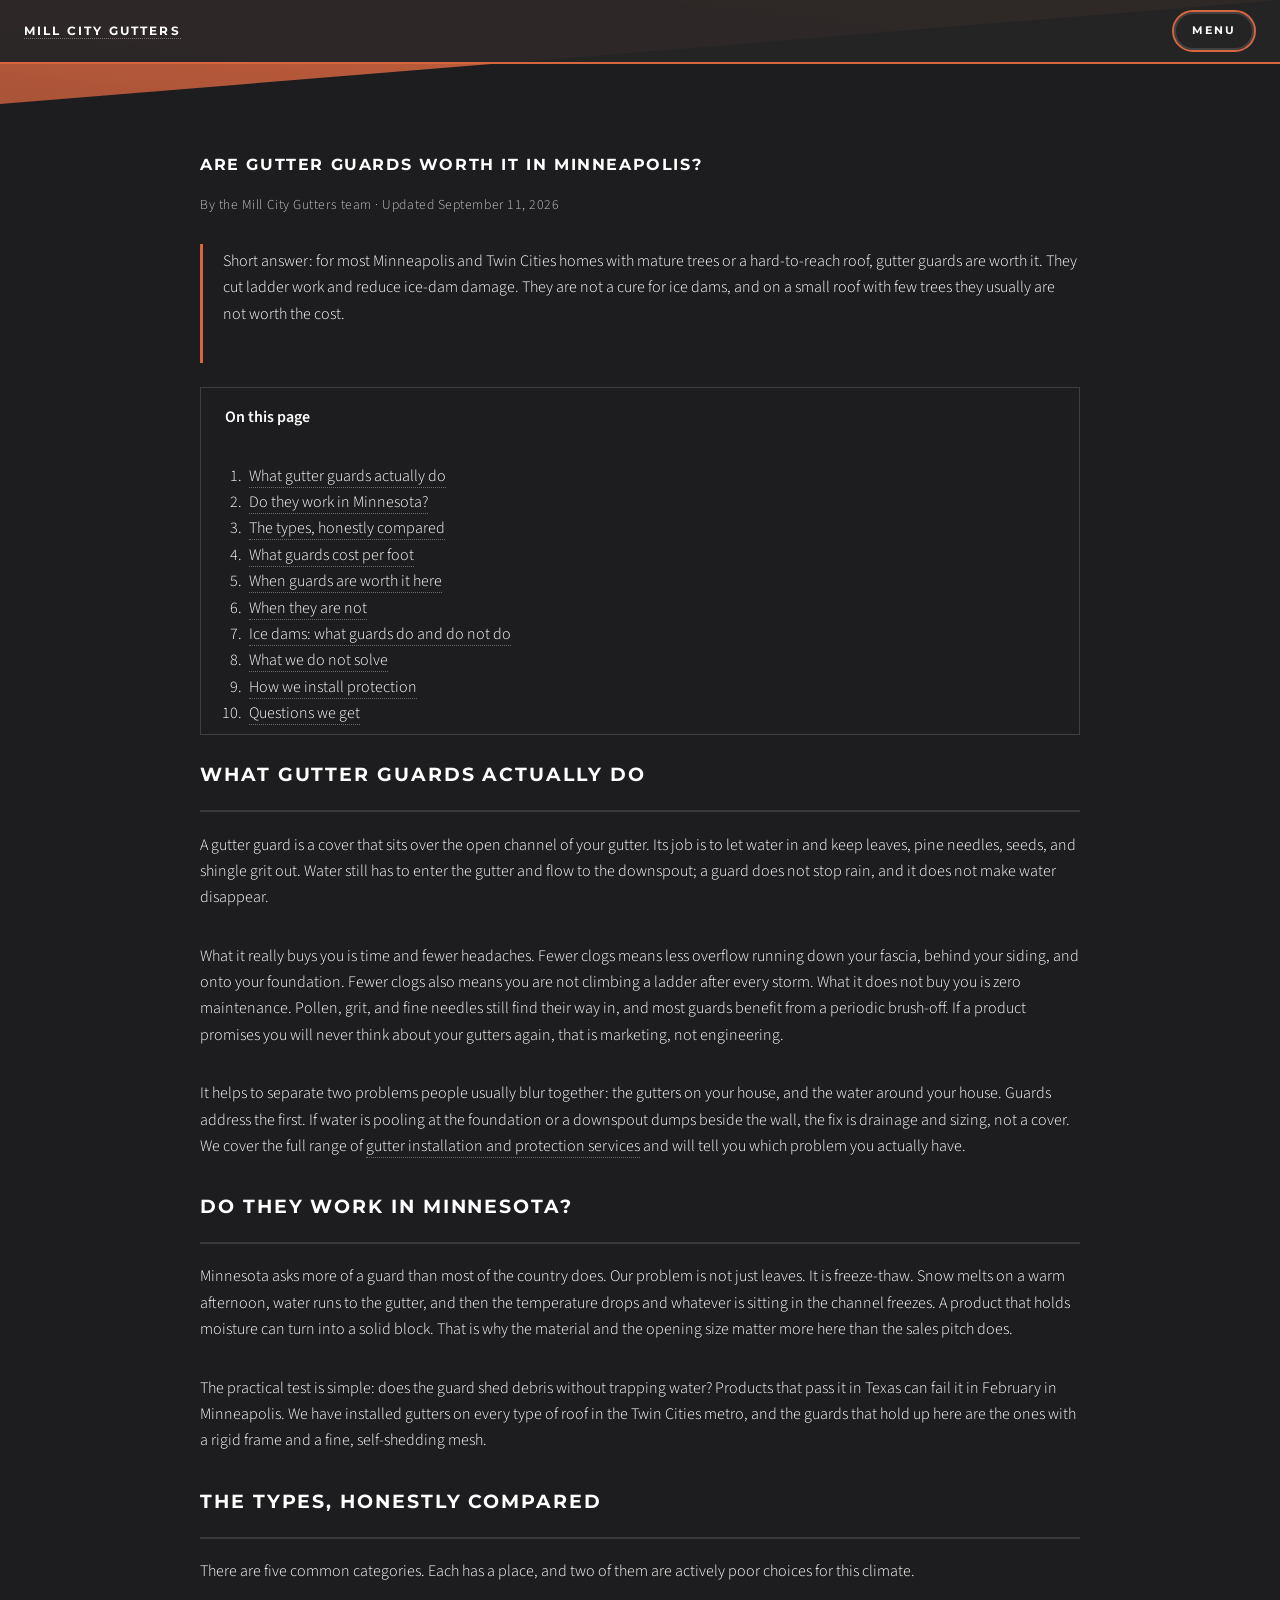
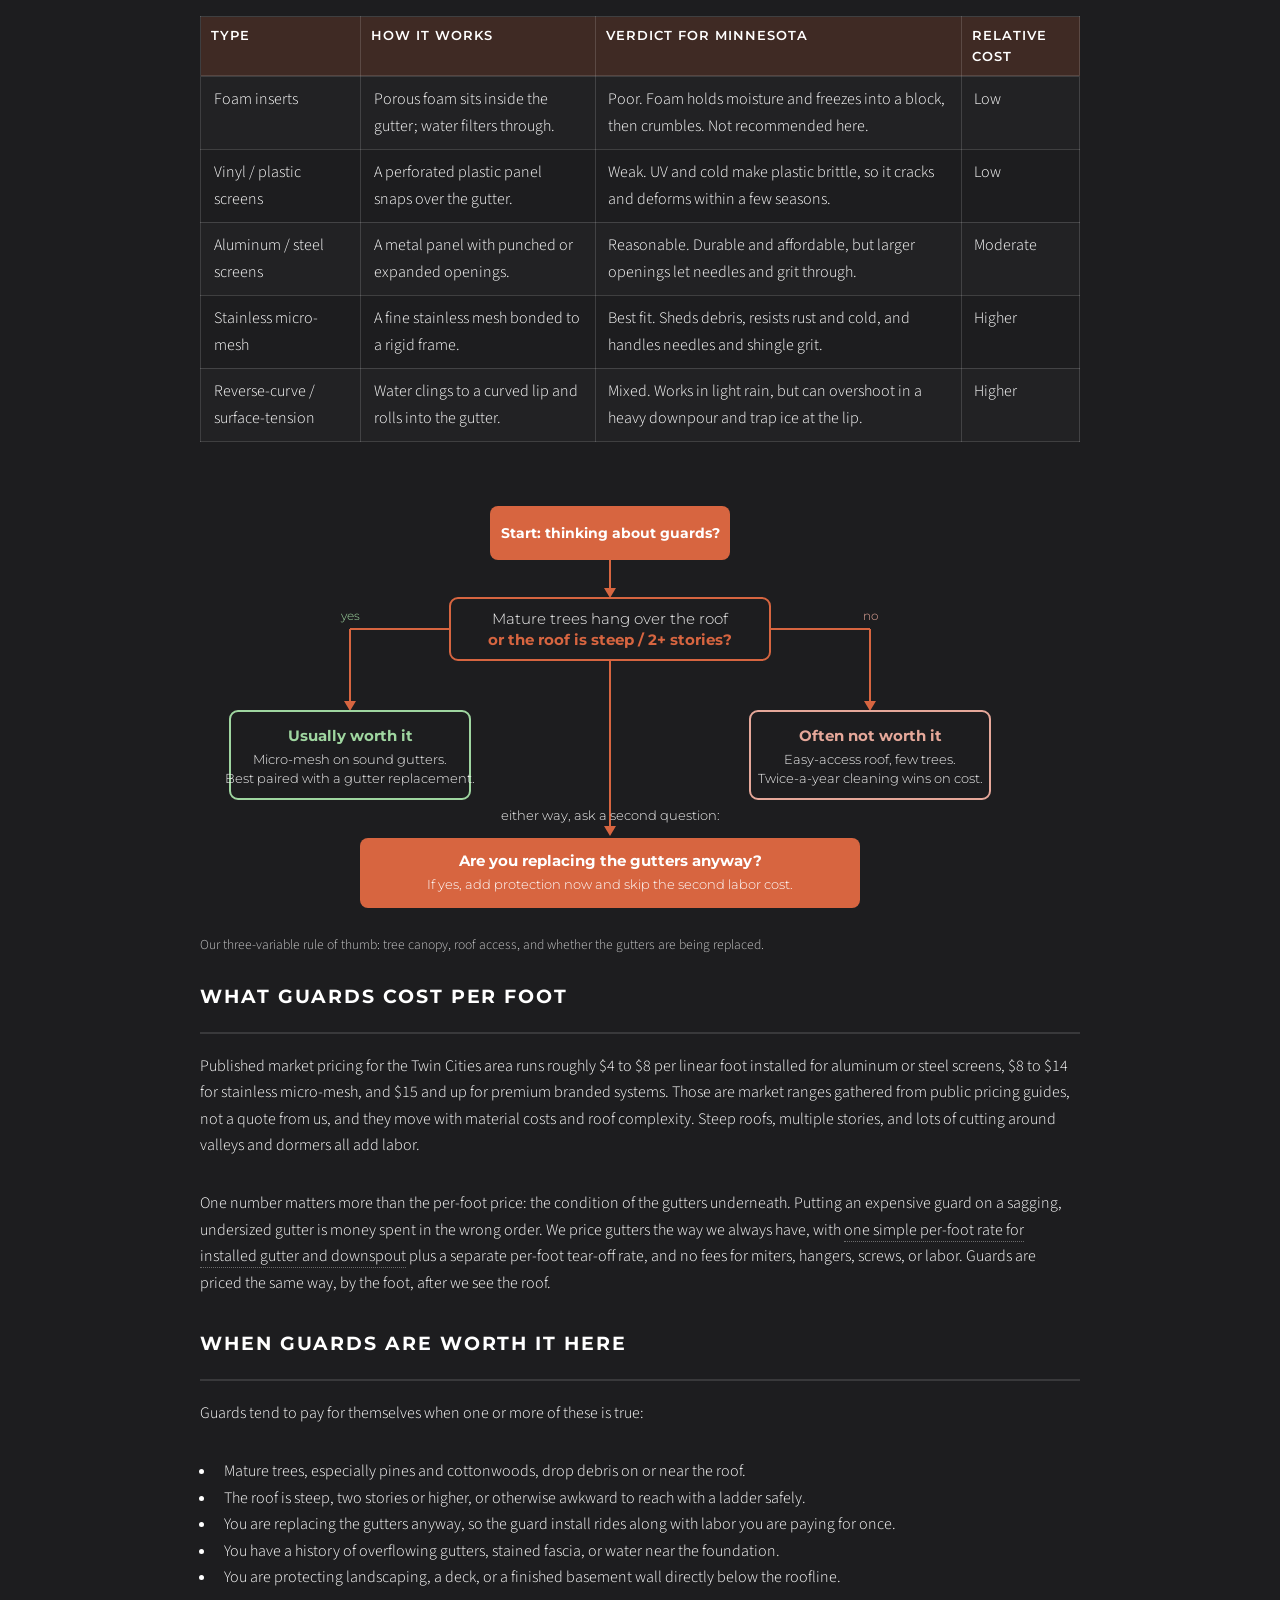
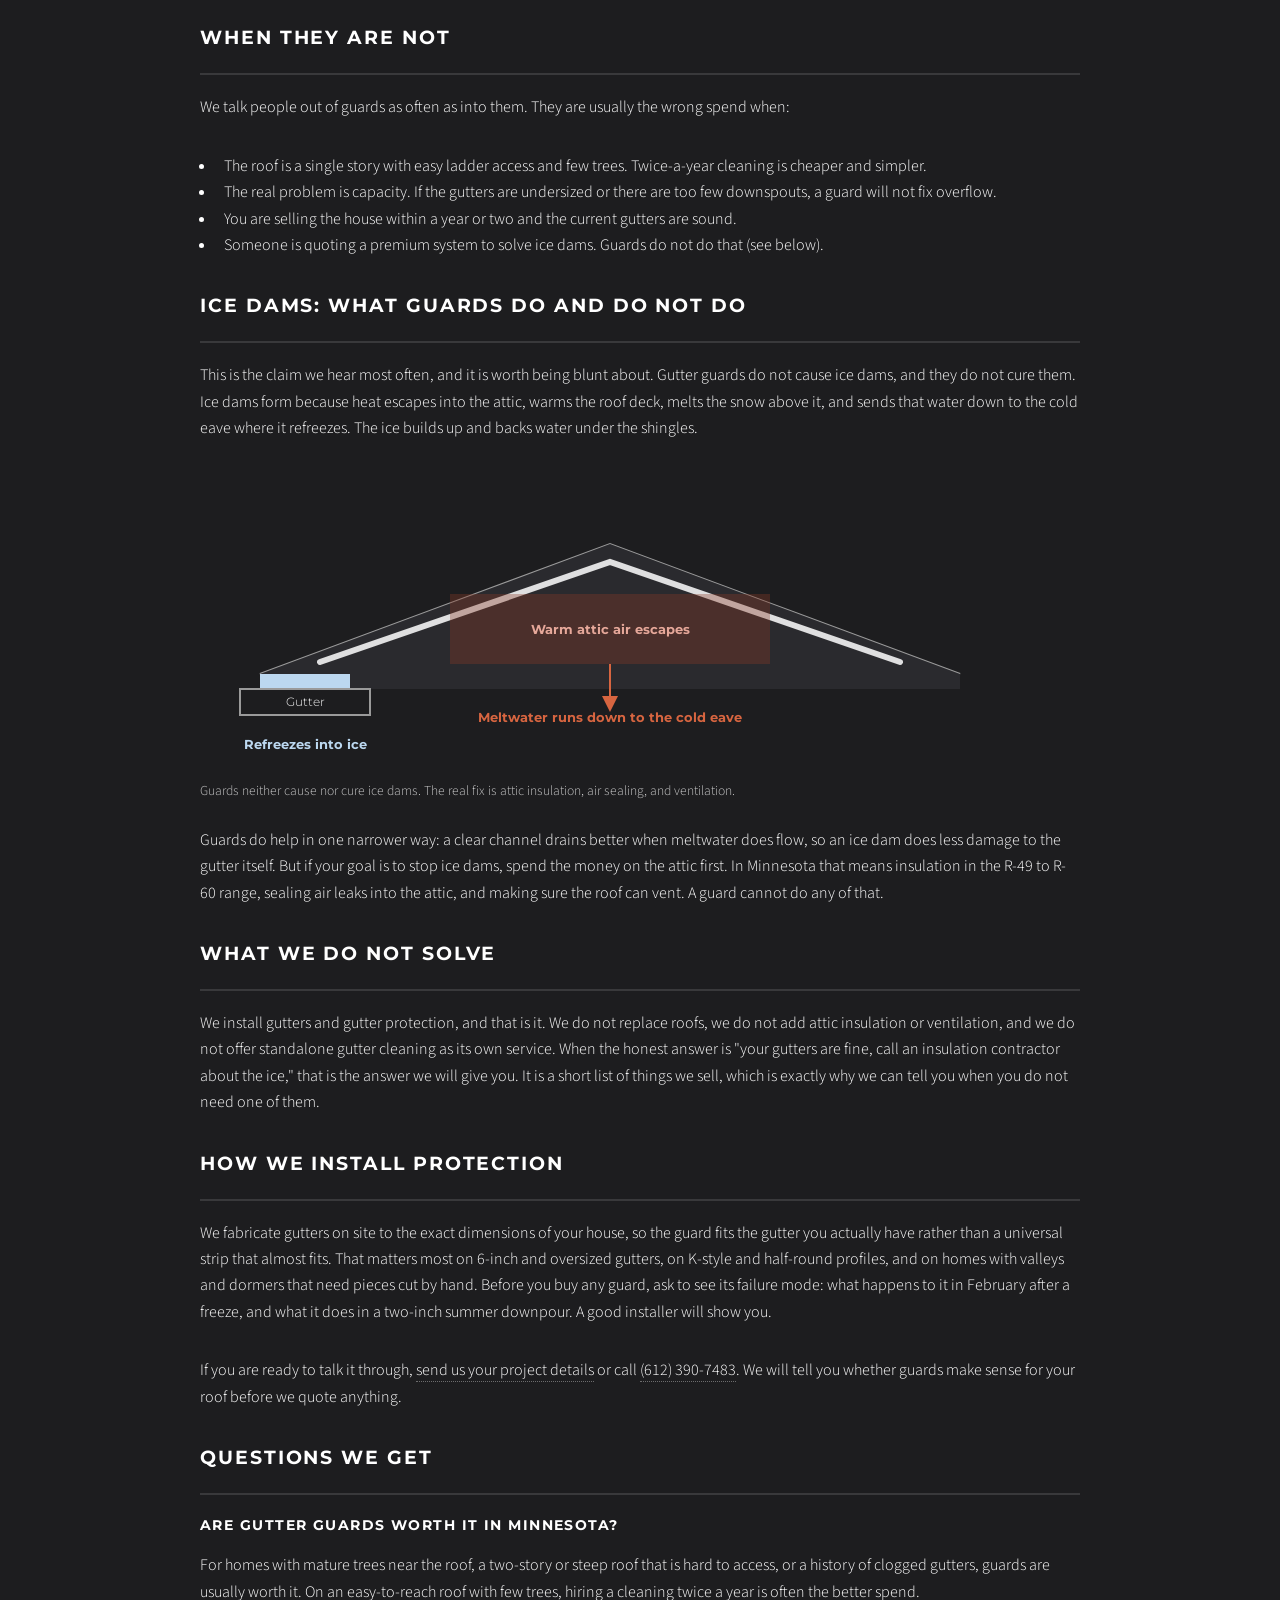
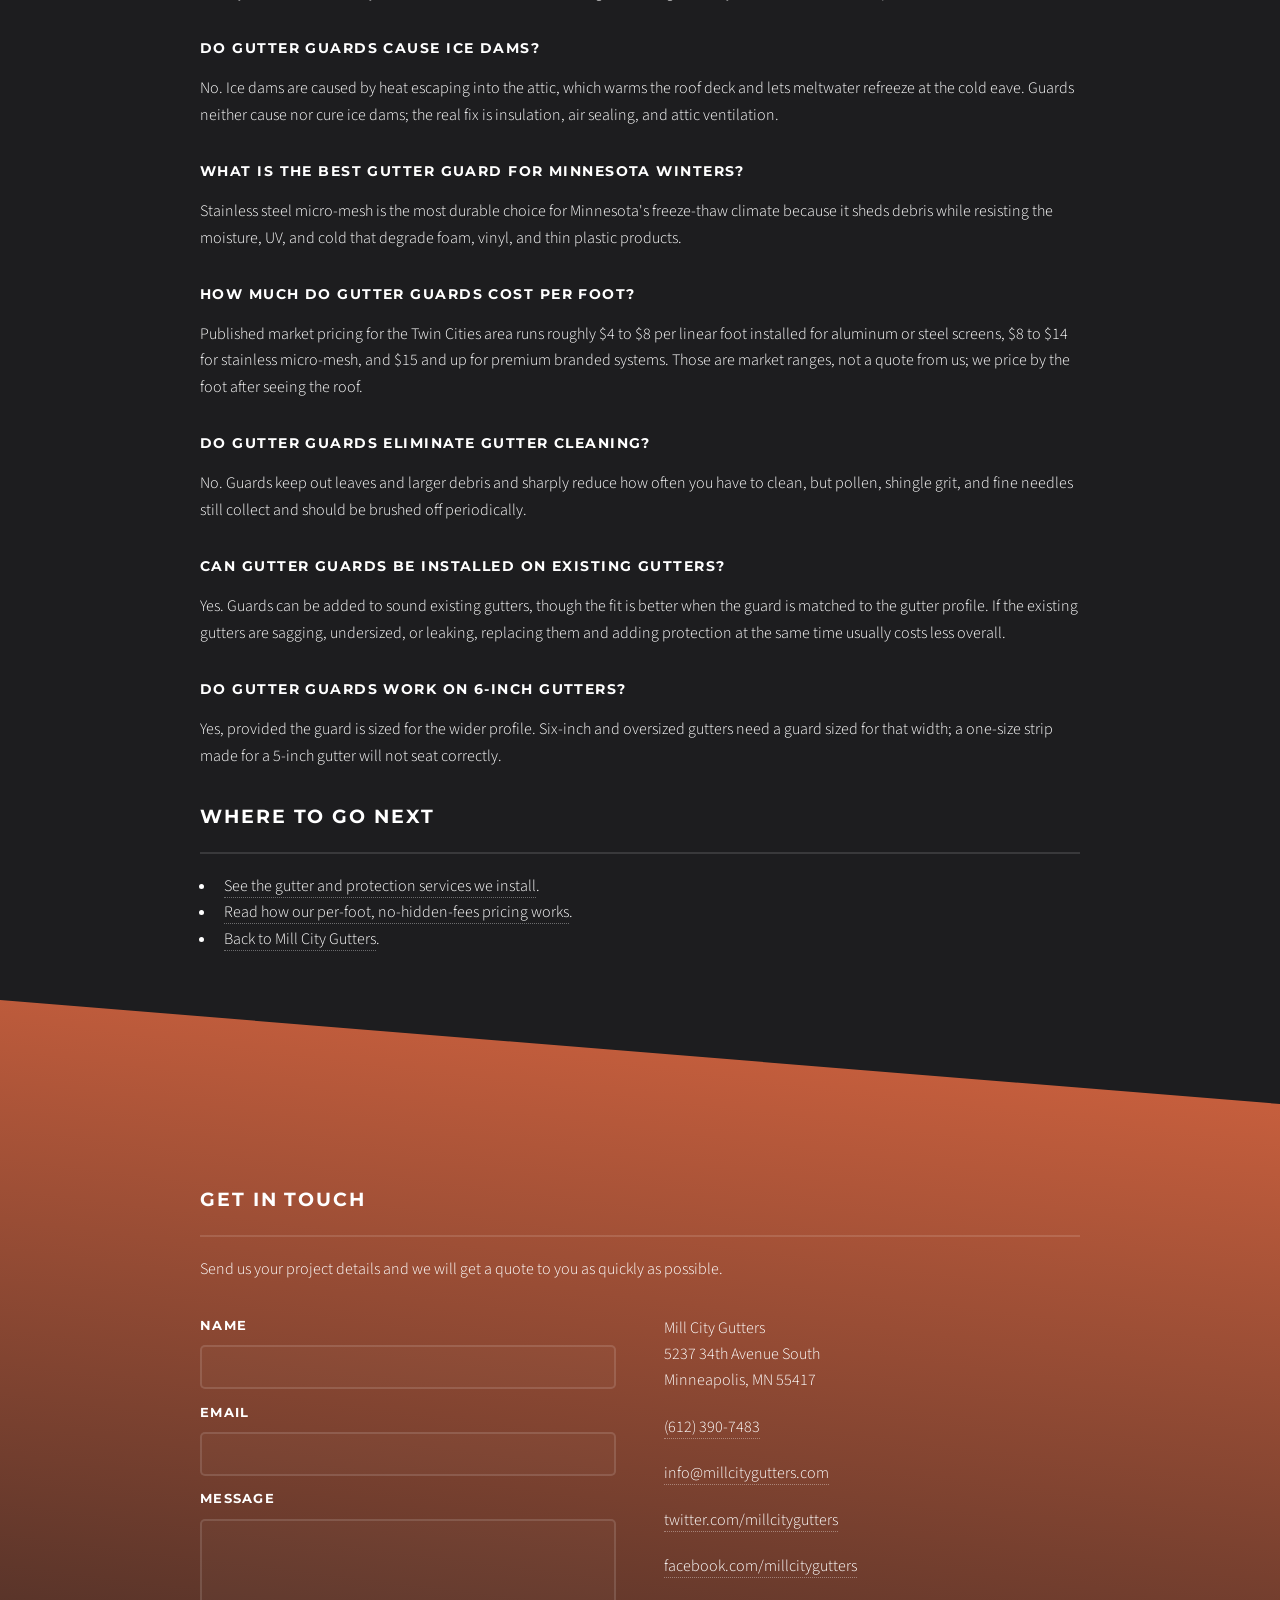
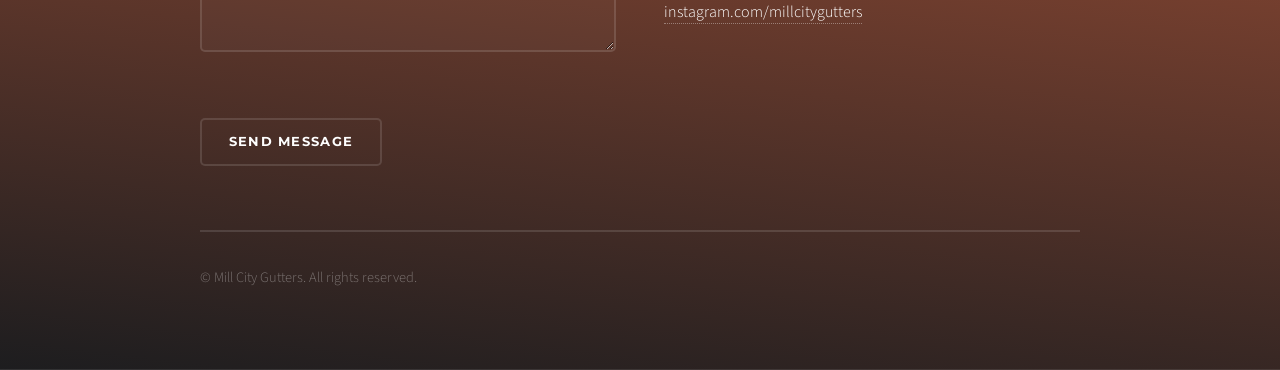
==== gutter-guards.html @ 98e6ddb1 "seo: add gutter guards decision guide, site foundation, and SEO skill First SEO run on the repo. Add" ====
<!DOCTYPE html>
<html lang="en">
  <head>
    <title>Are Gutter Guards Worth It in Minneapolis? | 2026 Guide</title>
    <meta charset="utf-8" />
    <meta name="viewport" content="width=device-width, initial-scale=1" />
    <meta name="robots" content="index,follow,max-image-preview:large" />
    <meta name="theme-color" content="#1d1d1f" />
    <meta name="google-site-verification" content="fxA0K9OPWytKDBMOpqpa9y5puFP5q3r0c87Qnss6yac" />
    <meta
      name="description"
      content="An honest look at gutter guards for Twin Cities homes: which types survive Minnesota winters, what they cost per foot, and when they're worth it."
    />
    <link rel="canonical" href="https://millcitygutters.com/gutter-guards" />

    <meta property="og:locale" content="en_US" />
    <meta property="og:type" content="article" />
    <meta property="og:site_name" content="Mill City Gutters" />
    <meta property="og:title" content="Are Gutter Guards Worth It in Minneapolis?" />
    <meta
      property="og:description"
      content="Which gutter guards survive Minnesota winters, what they cost per foot, and when they're worth it."
    />
    <meta property="og:url" content="https://millcitygutters.com/gutter-guards" />
    <meta property="og:image" content="https://millcitygutters.com/img/logo@2x.png" />

    <meta name="twitter:card" content="summary_large_image" />
    <meta name="twitter:title" content="Are Gutter Guards Worth It in Minneapolis?" />
    <meta
      name="twitter:description"
      content="Which gutter guards survive Minnesota winters, what they cost per foot, and when they're worth it."
    />
    <meta name="twitter:image" content="https://millcitygutters.com/img/logo@2x.png" />

    <link rel="stylesheet" href="/css/main.css" />
    <link rel="stylesheet" href="/css/overrides.css" />
    <style>
      #header .site-title {
        margin: 0;
        font-family: Montserrat, Helvetica, sans-serif;
        font-size: 0.75em;
        font-weight: 700;
        letter-spacing: 0.18em;
        text-transform: uppercase;
      }
      .article-meta {
        font-size: 0.85em;
        letter-spacing: 0.04em;
        opacity: 0.75;
      }
      .answer-box {
        border-left: 3px solid #d76540;
        padding: 0.25em 0 0.25em 1.25em;
        margin: 0 0 1.5em;
      }
      .table-scroll {
        overflow-x: auto;
        margin: 1.5em 0;
      }
      .guard-table {
        width: 100%;
        border-collapse: collapse;
        min-width: 640px;
      }
      .guard-table th,
      .guard-table td {
        border: 1px solid rgba(255, 255, 255, 0.15);
        padding: 0.6em 0.8em;
        text-align: left;
        vertical-align: top;
      }
      .guard-table th {
        background: rgba(215, 101, 64, 0.18);
        font-family: Montserrat, Helvetica, sans-serif;
        font-size: 0.8em;
        letter-spacing: 0.08em;
        text-transform: uppercase;
      }
      .decision-figure {
        margin: 1.5em 0;
        max-width: 820px;
      }
      .decision-figure svg {
        width: 100%;
        height: auto;
        display: block;
      }
      .decision-figure figcaption {
        font-size: 0.85em;
        opacity: 0.75;
        margin-top: 0.5em;
      }
      .toc {
        border: 1px solid rgba(255, 255, 255, 0.15);
        padding: 1em 1.5em 0.5em;
        margin: 0 0 1.5em;
      }
      .toc ol {
        margin: 0;
      }
    </style>
    <script type="application/ld+json">
      {
        "@context": "https://schema.org",
        "@graph": [
          {
            "@type": "Article",
            "@id": "https://millcitygutters.com/gutter-guards#article",
            "headline": "Are Gutter Guards Worth It in Minneapolis?",
            "description": "An honest look at gutter guards for Twin Cities homes: which types survive Minnesota winters, what they cost per foot, and when they're worth it.",
            "datePublished": "2026-09-11",
            "dateModified": "2026-09-11",
            "mainEntityOfPage": "https://millcitygutters.com/gutter-guards",
            "image": "https://millcitygutters.com/img/logo@2x.png",
            "author": {
              "@type": "Organization",
              "name": "Mill City Gutters",
              "url": "https://millcitygutters.com/"
            },
            "publisher": {
              "@type": "Organization",
              "name": "Mill City Gutters",
              "url": "https://millcitygutters.com/",
              "logo": {
                "@type": "ImageObject",
                "url": "https://millcitygutters.com/img/logo@2x.png"
              }
            }
          },
          {
            "@type": "BreadcrumbList",
            "itemListElement": [
              {
                "@type": "ListItem",
                "position": 1,
                "name": "Home",
                "item": "https://millcitygutters.com/"
              },
              {
                "@type": "ListItem",
                "position": 2,
                "name": "Gutter Guards",
                "item": "https://millcitygutters.com/gutter-guards"
              }
            ]
          },
          {
            "@type": "FAQPage",
            "mainEntity": [
              {
                "@type": "Question",
                "name": "Are gutter guards worth it in Minnesota?",
                "acceptedAnswer": {
                  "@type": "Answer",
                  "text": "For homes with mature trees near the roof, a two-story or steep roof that is hard to access, or a history of clogged gutters, guards are usually worth it. On an easy-to-reach roof with few trees, hiring a cleaning twice a year is often the better spend."
                }
              },
              {
                "@type": "Question",
                "name": "Do gutter guards cause ice dams?",
                "acceptedAnswer": {
                  "@type": "Answer",
                  "text": "No. Ice dams are caused by heat escaping into the attic, which warms the roof deck and lets meltwater refreeze at the cold eave. Guards neither cause nor cure ice dams; the real fix is insulation, air sealing, and attic ventilation."
                }
              },
              {
                "@type": "Question",
                "name": "What is the best gutter guard for Minnesota winters?",
                "acceptedAnswer": {
                  "@type": "Answer",
                  "text": "Stainless steel micro-mesh is the most durable choice for Minnesota's freeze-thaw climate because it sheds debris while resisting the moisture, UV, and cold that degrade foam, vinyl, and thin plastic products."
                }
              },
              {
                "@type": "Question",
                "name": "How much do gutter guards cost per foot?",
                "acceptedAnswer": {
                  "@type": "Answer",
                  "text": "Published market pricing for the Twin Cities area runs roughly $4 to $8 per linear foot installed for aluminum or steel screens, $8 to $14 for stainless micro-mesh, and $15 and up for premium branded systems. Those are market ranges, not a quote from us; we price by the foot after seeing the roof."
                }
              },
              {
                "@type": "Question",
                "name": "Do gutter guards eliminate gutter cleaning?",
                "acceptedAnswer": {
                  "@type": "Answer",
                  "text": "No. Guards keep out leaves and larger debris and sharply reduce how often you have to clean, but pollen, shingle grit, and fine needles still collect and should be brushed off periodically."
                }
              },
              {
                "@type": "Question",
                "name": "Can gutter guards be installed on existing gutters?",
                "acceptedAnswer": {
                  "@type": "Answer",
                  "text": "Yes. Guards can be added to sound existing gutters, though the fit is better when the guard is matched to the gutter profile. If the existing gutters are sagging, undersized, or leaking, replacing them and adding protection at the same time usually costs less overall."
                }
              },
              {
                "@type": "Question",
                "name": "Do gutter guards work on 6-inch gutters?",
                "acceptedAnswer": {
                  "@type": "Answer",
                  "text": "Yes, provided the guard is sized for the wider profile. Six-inch and oversized gutters need a guard sized for that width; a one-size strip made for a 5-inch gutter will not seat correctly."
                }
              }
            ]
          }
        ]
      }
    </script>
  </head>
  <body>
    <div id="page-wrapper">
      <header id="header">
        <p class="site-title"><a href="/">Mill City Gutters</a></p>
        <button id="menu-toggle" aria-expanded="false" aria-controls="menu" type="button">Menu</button>
      </header>

      <nav id="menu" aria-hidden="true">
        <div class="inner">
          <h2>Menu</h2>
          <ul class="links">
            <li><a href="/#about">About Us</a></li>
            <li><a href="/#services">Services</a></li>
            <li><a href="/#footer">Contact</a></li>
          </ul>
          <button id="menu-close" class="close" type="button">Close</button>
        </div>
      </nav>

      <section id="main" class="wrapper">
        <div class="inner">
          <h1>Are Gutter Guards Worth It in Minneapolis?</h1>
          <p class="article-meta">By the Mill City Gutters team &middot; Updated September 11, 2026</p>

          <div class="answer-box">
            <p>
              Short answer: for most Minneapolis and Twin Cities homes with mature trees or a hard-to-reach roof,
              gutter guards are worth it. They cut ladder work and reduce ice-dam damage. They are not a cure for ice
              dams, and on a small roof with few trees they usually are not worth the cost.
            </p>
          </div>

          <nav class="toc" aria-label="On this page">
            <p><strong>On this page</strong></p>
            <ol>
              <li><a href="#what-guards-do">What gutter guards actually do</a></li>
              <li><a href="#minnesota">Do they work in Minnesota?</a></li>
              <li><a href="#types">The types, honestly compared</a></li>
              <li><a href="#cost">What guards cost per foot</a></li>
              <li><a href="#worth-it">When guards are worth it here</a></li>
              <li><a href="#not-worth-it">When they are not</a></li>
              <li><a href="#ice-dams">Ice dams: what guards do and do not do</a></li>
              <li><a href="#not-solve">What we do not solve</a></li>
              <li><a href="#install">How we install protection</a></li>
              <li><a href="#faq">Questions we get</a></li>
            </ol>
          </nav>

          <h2 id="what-guards-do" class="major">What gutter guards actually do</h2>
          <p>
            A gutter guard is a cover that sits over the open channel of your gutter. Its job is to let water in and
            keep leaves, pine needles, seeds, and shingle grit out. Water still has to enter the gutter and flow to the
            downspout; a guard does not stop rain, and it does not make water disappear.
          </p>
          <p>
            What it really buys you is time and fewer headaches. Fewer clogs means less overflow running down your
            fascia, behind your siding, and onto your foundation. Fewer clogs also means you are not climbing a ladder
            after every storm. What it does not buy you is zero maintenance. Pollen, grit, and fine needles still find
            their way in, and most guards benefit from a periodic brush-off. If a product promises you will never think
            about your gutters again, that is marketing, not engineering.
          </p>
          <p>
            It helps to separate two problems people usually blur together: the gutters on your house, and the water
            around your house. Guards address the first. If water is pooling at the foundation or a downspout dumps
            beside the wall, the fix is drainage and sizing, not a cover. We cover the full range of
            <a href="/#services">gutter installation and protection services</a> and will tell you which problem you
            actually have.
          </p>

          <h2 id="minnesota" class="major">Do they work in Minnesota?</h2>
          <p>
            Minnesota asks more of a guard than most of the country does. Our problem is not just leaves. It is
            freeze-thaw. Snow melts on a warm afternoon, water runs to the gutter, and then the temperature drops and
            whatever is sitting in the channel freezes. A product that holds moisture can turn into a solid block. That
            is why the material and the opening size matter more here than the sales pitch does.
          </p>
          <p>
            The practical test is simple: does the guard shed debris without trapping water? Products that pass it in
            Texas can fail it in February in Minneapolis. We have installed gutters on every type of roof in the Twin
            Cities metro, and the guards that hold up here are the ones with a rigid frame and a fine, self-shedding
            mesh.
          </p>

          <h2 id="types" class="major">The types, honestly compared</h2>
          <p>
            There are five common categories. Each has a place, and two of them are actively poor choices for this
            climate.
          </p>
          <div class="table-scroll">
            <table class="guard-table">
              <thead>
                <tr>
                  <th>Type</th>
                  <th>How it works</th>
                  <th>Verdict for Minnesota</th>
                  <th>Relative cost</th>
                </tr>
              </thead>
              <tbody>
                <tr>
                  <td>Foam inserts</td>
                  <td>Porous foam sits inside the gutter; water filters through.</td>
                  <td>Poor. Foam holds moisture and freezes into a block, then crumbles. Not recommended here.</td>
                  <td>Low</td>
                </tr>
                <tr>
                  <td>Vinyl / plastic screens</td>
                  <td>A perforated plastic panel snaps over the gutter.</td>
                  <td>Weak. UV and cold make plastic brittle, so it cracks and deforms within a few seasons.</td>
                  <td>Low</td>
                </tr>
                <tr>
                  <td>Aluminum / steel screens</td>
                  <td>A metal panel with punched or expanded openings.</td>
                  <td>Reasonable. Durable and affordable, but larger openings let needles and grit through.</td>
                  <td>Moderate</td>
                </tr>
                <tr>
                  <td>Stainless micro-mesh</td>
                  <td>A fine stainless mesh bonded to a rigid frame.</td>
                  <td>Best fit. Sheds debris, resists rust and cold, and handles needles and shingle grit.</td>
                  <td>Higher</td>
                </tr>
                <tr>
                  <td>Reverse-curve / surface-tension</td>
                  <td>Water clings to a curved lip and rolls into the gutter.</td>
                  <td>Mixed. Works in light rain, but can overshoot in a heavy downpour and trap ice at the lip.</td>
                  <td>Higher</td>
                </tr>
              </tbody>
            </table>
          </div>

          <figure class="decision-figure">
            <svg role="img" aria-labelledby="flow-title flow-desc" viewBox="0 0 820 430" xmlns="http://www.w3.org/2000/svg">
              <title id="flow-title">Decision flow for whether gutter guards are worth it in Minneapolis</title>
              <desc id="flow-desc">A three-question flow chart. If mature trees hang near the roof, or the roof is steep or two stories or higher, or the gutters are being replaced, guards are usually worth it. If none of those apply, cleaning twice a year is often the better spend.</desc>
              <rect x="0" y="0" width="820" height="430" fill="none" />
              <g font-family="Montserrat, Helvetica, sans-serif" font-size="15" fill="#f2f2f2">
                <rect x="290" y="8" width="240" height="54" rx="8" fill="#d76540" />
                <text x="410" y="40" text-anchor="middle" fill="#ffffff" font-size="14" font-weight="700">Start: thinking about guards?</text>

                <line x1="410" y1="62" x2="410" y2="92" stroke="#d76540" stroke-width="2" />
                <polygon points="410,100 404,90 416,90" fill="#d76540" />

                <rect x="250" y="100" width="320" height="62" rx="8" fill="none" stroke="#d76540" stroke-width="2" />
                <text x="410" y="126" text-anchor="middle">Mature trees hang over the roof</text>
                <text x="410" y="147" text-anchor="middle" fill="#d76540" font-weight="700">or the roof is steep / 2+ stories?</text>

                <line x1="250" y1="131" x2="150" y2="131" stroke="#d76540" stroke-width="2" />
                <line x1="150" y1="131" x2="150" y2="205" stroke="#d76540" stroke-width="2" />
                <polygon points="150,213 144,203 156,203" fill="#d76540" />
                <text x="150" y="122" text-anchor="middle" font-size="12" fill="#9fd6a0">yes</text>

                <line x1="570" y1="131" x2="670" y2="131" stroke="#d76540" stroke-width="2" />
                <line x1="670" y1="131" x2="670" y2="205" stroke="#d76540" stroke-width="2" />
                <polygon points="670,213 664,203 676,203" fill="#d76540" />
                <text x="670" y="122" text-anchor="middle" font-size="12" fill="#e6a89a">no</text>

                <rect x="30" y="213" width="240" height="88" rx="8" fill="none" stroke="#9fd6a0" stroke-width="2" />
                <text x="150" y="243" text-anchor="middle" fill="#9fd6a0" font-weight="700">Usually worth it</text>
                <text x="150" y="266" text-anchor="middle" font-size="12.5">Micro-mesh on sound gutters.</text>
                <text x="150" y="285" text-anchor="middle" font-size="12.5">Best paired with a gutter replacement.</text>

                <rect x="550" y="213" width="240" height="88" rx="8" fill="none" stroke="#e6a89a" stroke-width="2" />
                <text x="670" y="243" text-anchor="middle" fill="#e6a89a" font-weight="700">Often not worth it</text>
                <text x="670" y="266" text-anchor="middle" font-size="12.5">Easy-access roof, few trees.</text>
                <text x="670" y="285" text-anchor="middle" font-size="12.5">Twice-a-year cleaning wins on cost.</text>

                <line x1="410" y1="162" x2="410" y2="330" stroke="#d76540" stroke-width="2" />
                <polygon points="410,338 404,328 416,328" fill="#d76540" />
                <text x="410" y="322" text-anchor="middle" font-size="12.5" fill="#f2f2f2">either way, ask a second question:</text>
                <rect x="160" y="340" width="500" height="70" rx="8" fill="#d76540" />
                <text x="410" y="368" text-anchor="middle" fill="#ffffff" font-weight="700">Are you replacing the gutters anyway?</text>
                <text x="410" y="391" text-anchor="middle" fill="#ffffff" font-size="12.5">If yes, add protection now and skip the second labor cost.</text>
              </g>
            </svg>
            <figcaption>
              Our three-variable rule of thumb: tree canopy, roof access, and whether the gutters are being replaced.
            </figcaption>
          </figure>

          <h2 id="cost" class="major">What guards cost per foot</h2>
          <p>
            Published market pricing for the Twin Cities area runs roughly $4 to $8 per linear foot installed for
            aluminum or steel screens, $8 to $14 for stainless micro-mesh, and $15 and up for premium branded systems.
            Those are market ranges gathered from public pricing guides, not a quote from us, and they move with
            material costs and roof complexity. Steep roofs, multiple stories, and lots of cutting around valleys and
            dormers all add labor.
          </p>
          <p>
            One number matters more than the per-foot price: the condition of the gutters underneath. Putting an
            expensive guard on a sagging, undersized gutter is money spent in the wrong order. We price gutters the way
            we always have, with <a href="/#costs">one simple per-foot rate for installed gutter and downspout</a> plus
            a separate per-foot tear-off rate, and no fees for miters, hangers, screws, or labor. Guards are priced the
            same way, by the foot, after we see the roof.
          </p>

          <h2 id="worth-it" class="major">When guards are worth it here</h2>
          <p>Guards tend to pay for themselves when one or more of these is true:</p>
          <ul>
            <li>Mature trees, especially pines and cottonwoods, drop debris on or near the roof.</li>
            <li>The roof is steep, two stories or higher, or otherwise awkward to reach with a ladder safely.</li>
            <li>You are replacing the gutters anyway, so the guard install rides along with labor you are paying for once.</li>
            <li>You have a history of overflowing gutters, stained fascia, or water near the foundation.</li>
            <li>You are protecting landscaping, a deck, or a finished basement wall directly below the roofline.</li>
          </ul>

          <h2 id="not-worth-it" class="major">When they are not</h2>
          <p>We talk people out of guards as often as into them. They are usually the wrong spend when:</p>
          <ul>
            <li>The roof is a single story with easy ladder access and few trees. Twice-a-year cleaning is cheaper and simpler.</li>
            <li>The real problem is capacity. If the gutters are undersized or there are too few downspouts, a guard will not fix overflow.</li>
            <li>You are selling the house within a year or two and the current gutters are sound.</li>
            <li>Someone is quoting a premium system to solve ice dams. Guards do not do that (see below).</li>
          </ul>

          <h2 id="ice-dams" class="major">Ice dams: what guards do and do not do</h2>
          <p>
            This is the claim we hear most often, and it is worth being blunt about. Gutter guards do not cause ice dams,
            and they do not cure them. Ice dams form because heat escapes into the attic, warms the roof deck, melts the
            snow above it, and sends that water down to the cold eave where it refreezes. The ice builds up and backs
            water under the shingles.
          </p>
          <figure class="decision-figure">
            <svg role="img" aria-labelledby="ice-title ice-desc" viewBox="0 0 820 300" xmlns="http://www.w3.org/2000/svg">
              <title id="ice-title">Why ice dams form, independent of gutter guards</title>
              <desc id="ice-desc">A roof cross-section showing attic heat melting snow, water running to the cold eave, and refreezing into an ice dam above a gutter.</desc>
              <g font-family="Montserrat, Helvetica, sans-serif" font-size="13" fill="#f2f2f2">
                <rect x="0" y="0" width="820" height="300" fill="none" />
                <polygon points="60,200 410,70 760,200" fill="none" stroke="#9a9a9a" stroke-width="2" />
                <polygon points="60,200 410,70 760,200 760,215 60,215" fill="#2a2a2e" />
                <path d="M120,188 L410,88 L700,188" fill="none" stroke="#ffffff" stroke-width="6" stroke-linecap="round" opacity="0.85" />
                <rect x="250" y="120" width="320" height="70" fill="#8a3a25" opacity="0.35" />
                <text x="410" y="160" text-anchor="middle" fill="#e6a89a" font-weight="700">Warm attic air escapes</text>
                <path d="M410,190 L410,230" stroke="#d76540" stroke-width="2" marker-end="url(#ar)" />
                <defs>
                  <marker id="ar" markerWidth="8" markerHeight="8" refX="4" refY="4" orient="auto">
                    <path d="M0,0 L8,4 L0,8 z" fill="#d76540" />
                  </marker>
                </defs>
                <text x="410" y="248" text-anchor="middle" fill="#d76540" font-weight="700">Meltwater runs down to the cold eave</text>
                <rect x="60" y="200" width="90" height="15" fill="#bcd8f0" />
                <text x="105" y="275" text-anchor="middle" fill="#bcd8f0" font-weight="700">Refreezes into ice</text>
                <rect x="40" y="215" width="130" height="26" fill="none" stroke="#9a9a9a" stroke-width="2" />
                <text x="105" y="232" text-anchor="middle" font-size="11.5" fill="#f2f2f2">Gutter</text>
              </g>
            </svg>
            <figcaption>
              Guards neither cause nor cure ice dams. The real fix is attic insulation, air sealing, and ventilation.
            </figcaption>
          </figure>
          <p>
            Guards do help in one narrower way: a clear channel drains better when meltwater does flow, so an ice dam
            does less damage to the gutter itself. But if your goal is to stop ice dams, spend the money on the attic
            first. In Minnesota that means insulation in the R-49 to R-60 range, sealing air leaks into the attic, and
            making sure the roof can vent. A guard cannot do any of that.
          </p>

          <h2 id="not-solve" class="major">What we do not solve</h2>
          <p>
            We install gutters and gutter protection, and that is it. We do not replace roofs, we do not add attic
            insulation or ventilation, and we do not offer standalone gutter cleaning as its own service. When the honest
            answer is "your gutters are fine, call an insulation contractor about the ice," that is the answer we will
            give you. It is a short list of things we sell, which is exactly why we can tell you when you do not need
            one of them.
          </p>

          <h2 id="install" class="major">How we install protection</h2>
          <p>
            We fabricate gutters on site to the exact dimensions of your house, so the guard fits the gutter you
            actually have rather than a universal strip that almost fits. That matters most on 6-inch and oversized
            gutters, on K-style and half-round profiles, and on homes with valleys and dormers that need pieces cut by
            hand. Before you buy any guard, ask to see its failure mode: what happens to it in February after a freeze,
            and what it does in a two-inch summer downpour. A good installer will show you.
          </p>
          <p>
            If you are ready to talk it through, <a href="/#footer">send us your project details</a> or call
            <a href="tel:6123907483">(612) 390-7483</a>. We will tell you whether guards make sense for your roof before
            we quote anything.
          </p>

          <h2 id="faq" class="major">Questions we get</h2>

          <h3>Are gutter guards worth it in Minnesota?</h3>
          <p>
            For homes with mature trees near the roof, a two-story or steep roof that is hard to access, or a history of
            clogged gutters, guards are usually worth it. On an easy-to-reach roof with few trees, hiring a cleaning
            twice a year is often the better spend.
          </p>

          <h3>Do gutter guards cause ice dams?</h3>
          <p>
            No. Ice dams are caused by heat escaping into the attic, which warms the roof deck and lets meltwater
            refreeze at the cold eave. Guards neither cause nor cure ice dams; the real fix is insulation, air sealing,
            and attic ventilation.
          </p>

          <h3>What is the best gutter guard for Minnesota winters?</h3>
          <p>
            Stainless steel micro-mesh is the most durable choice for Minnesota's freeze-thaw climate because it sheds
            debris while resisting the moisture, UV, and cold that degrade foam, vinyl, and thin plastic products.
          </p>

          <h3>How much do gutter guards cost per foot?</h3>
          <p>
            Published market pricing for the Twin Cities area runs roughly $4 to $8 per linear foot installed for
            aluminum or steel screens, $8 to $14 for stainless micro-mesh, and $15 and up for premium branded systems.
            Those are market ranges, not a quote from us; we price by the foot after seeing the roof.
          </p>

          <h3>Do gutter guards eliminate gutter cleaning?</h3>
          <p>
            No. Guards keep out leaves and larger debris and sharply reduce how often you have to clean, but pollen,
            shingle grit, and fine needles still collect and should be brushed off periodically.
          </p>

          <h3>Can gutter guards be installed on existing gutters?</h3>
          <p>
            Yes. Guards can be added to sound existing gutters, though the fit is better when the guard is matched to the
            gutter profile. If the existing gutters are sagging, undersized, or leaking, replacing them and adding
            protection at the same time usually costs less overall.
          </p>

          <h3>Do gutter guards work on 6-inch gutters?</h3>
          <p>
            Yes, provided the guard is sized for the wider profile. Six-inch and oversized gutters need a guard sized
            for that width; a one-size strip made for a 5-inch gutter will not seat correctly.
          </p>

          <h2 class="major">Where to go next</h2>
          <ul>
            <li><a href="/#services">See the gutter and protection services we install</a>.</li>
            <li><a href="/#costs">Read how our per-foot, no-hidden-fees pricing works</a>.</li>
            <li><a href="/">Back to Mill City Gutters</a>.</li>
          </ul>
        </div>
      </section>

      <section id="footer">
        <div class="inner">
          <h2 class="major">Get in Touch</h2>
          <p>
            Send us your project details and we will get a quote to you as quickly as possible.
          </p>
          <form id="emailForm" novalidate>
            <div class="field">
              <label for="name">Name</label>
              <input type="text" name="name" id="name" required />
            </div>
            <div class="field">
              <label for="email">Email</label>
              <input type="email" name="email" id="email" required />
            </div>
            <div class="field">
              <label for="message">Message</label>
              <textarea name="message" id="message" rows="4" required></textarea>
            </div>
            <p id="form-status" class="form-status" aria-live="polite"></p>
            <ul class="actions">
              <li><button type="submit" class="formButton">Send Message</button></li>
            </ul>
          </form>
          <ul class="contact">
            <li>
              Mill City Gutters<br />
              5237 34th Avenue South<br />
              Minneapolis, MN 55417
            </li>
            <li><a href="tel:6123907483">(612) 390-7483</a></li>
            <li><a href="mailto:info@millcitygutters.com">info@millcitygutters.com</a></li>
            <li><a href="https://www.twitter.com/millcitygutters">twitter.com/millcitygutters</a></li>
            <li><a href="https://www.facebook.com/millcitygutters">facebook.com/millcitygutters</a></li>
            <li><a href="https://www.instagram.com/millcitygutters">instagram.com/millcitygutters</a></li>
          </ul>
          <ul class="copyright">
            <li>&copy; Mill City Gutters. All rights reserved.</li>
          </ul>
        </div>
      </section>
    </div>

    <script src="/js/main.js"></script>
  </body>
</html>
---- css/main.css ----
@import url(font-awesome.css);
@import url("https://fonts.googleapis.com/css?family=Montserrat:400,700|Source+Sans+Pro:300,600,300italic,600italic");
/*
	Solid State by HTML5 UP
	html5up.net | @ajlkn
	Free for personal and commercial use under the CCA 3.0 license (html5up.net/license)
*/
/* Reset */
html, body, div, span, applet, object, iframe, h1, h2, h3, h4, h5, h6, p, blockquote, pre, a, abbr, acronym, address, big, cite, code, del, dfn, em, img, ins, kbd, q, s, samp, small, strike, strong, sub, sup, tt, var, b, u, i, center, dl, dt, dd, ol, ul, li, fieldset, form, label, legend, table, caption, tbody, tfoot, thead, tr, th, td, article, aside, canvas, details, embed, figure, figcaption, footer, header, hgroup, menu, nav, output, ruby, section, summary, time, mark, audio, video {
  margin: 0;
  padding: 0;
  border: 0;
  font-size: 100%;
  font: inherit;
  vertical-align: baseline; }

article, aside, details, figcaption, figure, footer, header, hgroup, menu, nav, section {
  display: block; }

body {
  line-height: 1; }

ol, ul {
  list-style: none; }

blockquote, q {
  quotes: none; }

blockquote:before, blockquote:after, q:before, q:after {
  content: '';
  content: none; }

table {
  border-collapse: collapse;
  border-spacing: 0; }

body {
  -webkit-text-size-adjust: none; }

/* Box Model */
*, *:before, *:after {
  box-sizing: border-box; }

/* Grid */
.row {
  border-bottom: solid 1px transparent;
  box-sizing: border-box; }

.row > * {
  float: left;
  box-sizing: border-box; }

.row:after, .row:before {
  content: '';
  display: block;
  clear: both;
  height: 0; }

.row.uniform > * > :first-child {
  margin-top: 0; }

.row.uniform > * > :last-child {
  margin-bottom: 0; }

.row.\30 \25 > * {
  padding: 0 0 0 0em; }

.row.\30 \25
{
  margin: 0 0 -1px 0em; }

.row.uniform.\30 \25 > * {
  padding: 0em 0 0 0em; }

.row.uniform.\30 \25
{
  margin: 0em 0 -1px 0em; }

.row > * {
  padding: 0 0 0 1.75em; }

.row {
  margin: 0 0 -1px -1.75em; }

.row.uniform > * {
  padding: 1.75em 0 0 1.75em; }

.row.uniform {
  margin: -1.75em 0 -1px -1.75em; }

.row.\32 00\25 > * {
  padding: 0 0 0 3.5em; }

.row.\32 00\25
{
  margin: 0 0 -1px -3.5em; }

.row.uniform.\32 00\25 > * {
  padding: 3.5em 0 0 3.5em; }

.row.uniform.\32 00\25
{
  margin: -3.5em 0 -1px -3.5em; }

.row.\31 50\25 > * {
  padding: 0 0 0 2.625em; }

.row.\31 50\25
{
  margin: 0 0 -1px -2.625em; }

.row.uniform.\31 50\25 > * {
  padding: 2.625em 0 0 2.625em; }

.row.uniform.\31 50\25
{
  margin: -2.625em 0 -1px -2.625em; }

.row.\35 0\25 > * {
  padding: 0 0 0 0.875em; }

.row.\35 0\25
{
  margin: 0 0 -1px -0.875em; }

.row.uniform.\35 0\25 > * {
  padding: 0.875em 0 0 0.875em; }

.row.uniform.\35 0\25
{
  margin: -0.875em 0 -1px -0.875em; }

.row.\32 5\25 > * {
  padding: 0 0 0 0.4375em; }

.row.\32 5\25
{
  margin: 0 0 -1px -0.4375em; }

.row.uniform.\32 5\25 > * {
  padding: 0.4375em 0 0 0.4375em; }

.row.uniform.\32 5\25
{
  margin: -0.4375em 0 -1px -0.4375em; }

.\31 2u, .\31 2u\24
{
  width: 100%;
  clear: none;
  margin-left: 0; }

.\31 1u, .\31 1u\24
{
  width: 91.6666666667%;
  clear: none;
  margin-left: 0; }

.\31 0u, .\31 0u\24
{
  width: 83.3333333333%;
  clear: none;
  margin-left: 0; }

.\39 u, .\39 u\24
{
  width: 75%;
  clear: none;
  margin-left: 0; }

.\38 u, .\38 u\24
{
  width: 66.6666666667%;
  clear: none;
  margin-left: 0; }

.\37 u, .\37 u\24
{
  width: 58.3333333333%;
  clear: none;
  margin-left: 0; }

.\36 u, .\36 u\24
{
  width: 50%;
  clear: none;
  margin-left: 0; }

.\35 u, .\35 u\24
{
  width: 41.6666666667%;
  clear: none;
  margin-left: 0; }

.\34 u, .\34 u\24
{
  width: 33.3333333333%;
  clear: none;
  margin-left: 0; }

.\33 u, .\33 u\24
{
  width: 25%;
  clear: none;
  margin-left: 0; }

.\32 u, .\32 u\24
{
  width: 16.6666666667%;
  clear: none;
  margin-left: 0; }

.\31 u, .\31 u\24
{
  width: 8.3333333333%;
  clear: none;
  margin-left: 0; }

.\31 2u\24 + *,
.\31 1u\24 + *,
.\31 0u\24 + *,
.\39 u\24 + *,
.\38 u\24 + *,
.\37 u\24 + *,
.\36 u\24 + *,
.\35 u\24 + *,
.\34 u\24 + *,
.\33 u\24 + *,
.\32 u\24 + *,
.\31 u\24 + * {
  clear: left; }

.\-11u {
  margin-left: 91.6666666667%; }

.\-10u {
  margin-left: 83.3333333333%; }

.\-9u {
  margin-left: 75%; }

.\-8u {
  margin-left: 66.6666666667%; }

.\-7u {
  margin-left: 58.3333333333%; }

.\-6u {
  margin-left: 50%; }

.\-5u {
  margin-left: 41.6666666667%; }

.\-4u {
  margin-left: 33.3333333333%; }

.\-3u {
  margin-left: 25%; }

.\-2u {
  margin-left: 16.6666666667%; }

.\-1u {
  margin-left: 8.3333333333%; }

@media screen and (max-width: 1680px) {
  .row > * {
    padding: 0 0 0 1.75em; }
  .row {
    margin: 0 0 -1px -1.75em; }
  .row.uniform > * {
    padding: 1.75em 0 0 1.75em; }
  .row.uniform {
    margin: -1.75em 0 -1px -1.75em; }
  .row.\32 00\25 > * {
    padding: 0 0 0 3.5em; }
  .row.\32 00\25
{
    margin: 0 0 -1px -3.5em; }
  .row.uniform.\32 00\25 > * {
    padding: 3.5em 0 0 3.5em; }
  .row.uniform.\32 00\25
{
    margin: -3.5em 0 -1px -3.5em; }
  .row.\31 50\25 > * {
    padding: 0 0 0 2.625em; }
  .row.\31 50\25
{
    margin: 0 0 -1px -2.625em; }
  .row.uniform.\31 50\25 > * {
    padding: 2.625em 0 0 2.625em; }
  .row.uniform.\31 50\25
{
    margin: -2.625em 0 -1px -2.625em; }
  .row.\35 0\25 > * {
    padding: 0 0 0 0.875em; }
  .row.\35 0\25
{
    margin: 0 0 -1px -0.875em; }
  .row.uniform.\35 0\25 > * {
    padding: 0.875em 0 0 0.875em; }
  .row.uniform.\35 0\25
{
    margin: -0.875em 0 -1px -0.875em; }
  .row.\32 5\25 > * {
    padding: 0 0 0 0.4375em; }
  .row.\32 5\25
{
    margin: 0 0 -1px -0.4375em; }
  .row.uniform.\32 5\25 > * {
    padding: 0.4375em 0 0 0.4375em; }
  .row.uniform.\32 5\25
{
    margin: -0.4375em 0 -1px -0.4375em; }
  .\31 2u\28xlarge\29, .\31 2u\24\28xlarge\29
{
    width: 100%;
    clear: none;
    margin-left: 0; }
  .\31 1u\28xlarge\29, .\31 1u\24\28xlarge\29
{
    width: 91.6666666667%;
    clear: none;
    margin-left: 0; }
  .\31 0u\28xlarge\29, .\31 0u\24\28xlarge\29
{
    width: 83.3333333333%;
    clear: none;
    margin-left: 0; }
  .\39 u\28xlarge\29, .\39 u\24\28xlarge\29
{
    width: 75%;
    clear: none;
    margin-left: 0; }
  .\38 u\28xlarge\29, .\38 u\24\28xlarge\29
{
    width: 66.6666666667%;
    clear: none;
    margin-left: 0; }
  .\37 u\28xlarge\29, .\37 u\24\28xlarge\29
{
    width: 58.3333333333%;
    clear: none;
    margin-left: 0; }
  .\36 u\28xlarge\29, .\36 u\24\28xlarge\29
{
    width: 50%;
    clear: none;
    margin-left: 0; }
  .\35 u\28xlarge\29, .\35 u\24\28xlarge\29
{
    width: 41.6666666667%;
    clear: none;
    margin-left: 0; }
  .\34 u\28xlarge\29, .\34 u\24\28xlarge\29
{
    width: 33.3333333333%;
    clear: none;
    margin-left: 0; }
  .\33 u\28xlarge\29, .\33 u\24\28xlarge\29
{
    width: 25%;
    clear: none;
    margin-left: 0; }
  .\32 u\28xlarge\29, .\32 u\24\28xlarge\29
{
    width: 16.6666666667%;
    clear: none;
    margin-left: 0; }
  .\31 u\28xlarge\29, .\31 u\24\28xlarge\29
{
    width: 8.3333333333%;
    clear: none;
    margin-left: 0; }
  .\31 2u\24\28xlarge\29 + *,
  .\31 1u\24\28xlarge\29 + *,
  .\31 0u\24\28xlarge\29 + *,
  .\39 u\24\28xlarge\29 + *,
  .\38 u\24\28xlarge\29 + *,
  .\37 u\24\28xlarge\29 + *,
  .\36 u\24\28xlarge\29 + *,
  .\35 u\24\28xlarge\29 + *,
  .\34 u\24\28xlarge\29 + *,
  .\33 u\24\28xlarge\29 + *,
  .\32 u\24\28xlarge\29 + *,
  .\31 u\24\28xlarge\29 + * {
    clear: left; }
  .\-11u\28xlarge\29
{
    margin-left: 91.6666666667%; }
  .\-10u\28xlarge\29
{
    margin-left: 83.3333333333%; }
  .\-9u\28xlarge\29
{
    margin-left: 75%; }
  .\-8u\28xlarge\29
{
    margin-left: 66.6666666667%; }
  .\-7u\28xlarge\29
{
    margin-left: 58.3333333333%; }
  .\-6u\28xlarge\29
{
    margin-left: 50%; }
  .\-5u\28xlarge\29
{
    margin-left: 41.6666666667%; }
  .\-4u\28xlarge\29
{
    margin-left: 33.3333333333%; }
  .\-3u\28xlarge\29
{
    margin-left: 25%; }
  .\-2u\28xlarge\29
{
    margin-left: 16.6666666667%; }
  .\-1u\28xlarge\29
{
    margin-left: 8.3333333333%; } }

@media screen and (max-width: 1280px) {
  .row > * {
    padding: 0 0 0 1.75em; }
  .row {
    margin: 0 0 -1px -1.75em; }
  .row.uniform > * {
    padding: 1.75em 0 0 1.75em; }
  .row.uniform {
    margin: -1.75em 0 -1px -1.75em; }
  .row.\32 00\25 > * {
    padding: 0 0 0 3.5em; }
  .row.\32 00\25
{
    margin: 0 0 -1px -3.5em; }
  .row.uniform.\32 00\25 > * {
    padding: 3.5em 0 0 3.5em; }
  .row.uniform.\32 00\25
{
    margin: -3.5em 0 -1px -3.5em; }
  .row.\31 50\25 > * {
    padding: 0 0 0 2.625em; }
  .row.\31 50\25
{
    margin: 0 0 -1px -2.625em; }
  .row.uniform.\31 50\25 > * {
    padding: 2.625em 0 0 2.625em; }
  .row.uniform.\31 50\25
{
    margin: -2.625em 0 -1px -2.625em; }
  .row.\35 0\25 > * {
    padding: 0 0 0 0.875em; }
  .row.\35 0\25
{
    margin: 0 0 -1px -0.875em; }
  .row.uniform.\35 0\25 > * {
    padding: 0.875em 0 0 0.875em; }
  .row.uniform.\35 0\25
{
    margin: -0.875em 0 -1px -0.875em; }
  .row.\32 5\25 > * {
    padding: 0 0 0 0.4375em; }
  .row.\32 5\25
{
    margin: 0 0 -1px -0.4375em; }
  .row.uniform.\32 5\25 > * {
    padding: 0.4375em 0 0 0.4375em; }
  .row.uniform.\32 5\25
{
    margin: -0.4375em 0 -1px -0.4375em; }
  .\31 2u\28large\29, .\31 2u\24\28large\29
{
    width: 100%;
    clear: none;
    margin-left: 0; }
  .\31 1u\28large\29, .\31 1u\24\28large\29
{
    width: 91.6666666667%;
    clear: none;
    margin-left: 0; }
  .\31 0u\28large\29, .\31 0u\24\28large\29
{
    width: 83.3333333333%;
    clear: none;
    margin-left: 0; }
  .\39 u\28large\29, .\39 u\24\28large\29
{
    width: 75%;
    clear: none;
    margin-left: 0; }
  .\38 u\28large\29, .\38 u\24\28large\29
{
    width: 66.6666666667%;
    clear: none;
    margin-left: 0; }
  .\37 u\28large\29, .\37 u\24\28large\29
{
    width: 58.3333333333%;
    clear: none;
    margin-left: 0; }
  .\36 u\28large\29, .\36 u\24\28large\29
{
    width: 50%;
    clear: none;
    margin-left: 0; }
  .\35 u\28large\29, .\35 u\24\28large\29
{
    width: 41.6666666667%;
    clear: none;
    margin-left: 0; }
  .\34 u\28large\29, .\34 u\24\28large\29
{
    width: 33.3333333333%;
    clear: none;
    margin-left: 0; }
  .\33 u\28large\29, .\33 u\24\28large\29
{
    width: 25%;
    clear: none;
    margin-left: 0; }
  .\32 u\28large\29, .\32 u\24\28large\29
{
    width: 16.6666666667%;
    clear: none;
    margin-left: 0; }
  .\31 u\28large\29, .\31 u\24\28large\29
{
    width: 8.3333333333%;
    clear: none;
    margin-left: 0; }
  .\31 2u\24\28large\29 + *,
  .\31 1u\24\28large\29 + *,
  .\31 0u\24\28large\29 + *,
  .\39 u\24\28large\29 + *,
  .\38 u\24\28large\29 + *,
  .\37 u\24\28large\29 + *,
  .\36 u\24\28large\29 + *,
  .\35 u\24\28large\29 + *,
  .\34 u\24\28large\29 + *,
  .\33 u\24\28large\29 + *,
  .\32 u\24\28large\29 + *,
  .\31 u\24\28large\29 + * {
    clear: left; }
  .\-11u\28large\29
{
    margin-left: 91.6666666667%; }
  .\-10u\28large\29
{
    margin-left: 83.3333333333%; }
  .\-9u\28large\29
{
    margin-left: 75%; }
  .\-8u\28large\29
{
    margin-left: 66.6666666667%; }
  .\-7u\28large\29
{
    margin-left: 58.3333333333%; }
  .\-6u\28large\29
{
    margin-left: 50%; }
  .\-5u\28large\29
{
    margin-left: 41.6666666667%; }
  .\-4u\28large\29
{
    margin-left: 33.3333333333%; }
  .\-3u\28large\29
{
    margin-left: 25%; }
  .\-2u\28large\29
{
    margin-left: 16.6666666667%; }
  .\-1u\28large\29
{
    margin-left: 8.3333333333%; } }

@media screen and (max-width: 980px) {
  .row > * {
    padding: 0 0 0 1.75em; }
  .row {
    margin: 0 0 -1px -1.75em; }
  .row.uniform > * {
    padding: 1.75em 0 0 1.75em; }
  .row.uniform {
    margin: -1.75em 0 -1px -1.75em; }
  .row.\32 00\25 > * {
    padding: 0 0 0 3.5em; }
  .row.\32 00\25
{
    margin: 0 0 -1px -3.5em; }
  .row.uniform.\32 00\25 > * {
    padding: 3.5em 0 0 3.5em; }
  .row.uniform.\32 00\25
{
    margin: -3.5em 0 -1px -3.5em; }
  .row.\31 50\25 > * {
    padding: 0 0 0 2.625em; }
  .row.\31 50\25
{
    margin: 0 0 -1px -2.625em; }
  .row.uniform.\31 50\25 > * {
    padding: 2.625em 0 0 2.625em; }
  .row.uniform.\31 50\25
{
    margin: -2.625em 0 -1px -2.625em; }
  .row.\35 0\25 > * {
    padding: 0 0 0 0.875em; }
  .row.\35 0\25
{
    margin: 0 0 -1px -0.875em; }
  .row.uniform.\35 0\25 > * {
    padding: 0.875em 0 0 0.875em; }
  .row.uniform.\35 0\25
{
    margin: -0.875em 0 -1px -0.875em; }
  .row.\32 5\25 > * {
    padding: 0 0 0 0.4375em; }
  .row.\32 5\25
{
    margin: 0 0 -1px -0.4375em; }
  .row.uniform.\32 5\25 > * {
    padding: 0.4375em 0 0 0.4375em; }
  .row.uniform.\32 5\25
{
    margin: -0.4375em 0 -1px -0.4375em; }
  .\31 2u\28medium\29, .\31 2u\24\28medium\29
{
    width: 100%;
    clear: none;
    margin-left: 0; }
  .\31 1u\28medium\29, .\31 1u\24\28medium\29
{
    width: 91.6666666667%;
    clear: none;
    margin-left: 0; }
  .\31 0u\28medium\29, .\31 0u\24\28medium\29
{
    width: 83.3333333333%;
    clear: none;
    margin-left: 0; }
  .\39 u\28medium\29, .\39 u\24\28medium\29
{
    width: 75%;
    clear: none;
    margin-left: 0; }
  .\38 u\28medium\29, .\38 u\24\28medium\29
{
    width: 66.6666666667%;
    clear: none;
    margin-left: 0; }
  .\37 u\28medium\29, .\37 u\24\28medium\29
{
    width: 58.3333333333%;
    clear: none;
    margin-left: 0; }
  .\36 u\28medium\29, .\36 u\24\28medium\29
{
    width: 50%;
    clear: none;
    margin-left: 0; }
  .\35 u\28medium\29, .\35 u\24\28medium\29
{
    width: 41.6666666667%;
    clear: none;
    margin-left: 0; }
  .\34 u\28medium\29, .\34 u\24\28medium\29
{
    width: 33.3333333333%;
    clear: none;
    margin-left: 0; }
  .\33 u\28medium\29, .\33 u\24\28medium\29
{
    width: 25%;
    clear: none;
    margin-left: 0; }
  .\32 u\28medium\29, .\32 u\24\28medium\29
{
    width: 16.6666666667%;
    clear: none;
    margin-left: 0; }
  .\31 u\28medium\29, .\31 u\24\28medium\29
{
    width: 8.3333333333%;
    clear: none;
    margin-left: 0; }
  .\31 2u\24\28medium\29 + *,
  .\31 1u\24\28medium\29 + *,
  .\31 0u\24\28medium\29 + *,
  .\39 u\24\28medium\29 + *,
  .\38 u\24\28medium\29 + *,
  .\37 u\24\28medium\29 + *,
  .\36 u\24\28medium\29 + *,
  .\35 u\24\28medium\29 + *,
  .\34 u\24\28medium\29 + *,
  .\33 u\24\28medium\29 + *,
  .\32 u\24\28medium\29 + *,
  .\31 u\24\28medium\29 + * {
    clear: left; }
  .\-11u\28medium\29
{
    margin-left: 91.6666666667%; }
  .\-10u\28medium\29
{
    margin-left: 83.3333333333%; }
  .\-9u\28medium\29
{
    margin-left: 75%; }
  .\-8u\28medium\29
{
    margin-left: 66.6666666667%; }
  .\-7u\28medium\29
{
    margin-left: 58.3333333333%; }
  .\-6u\28medium\29
{
    margin-left: 50%; }
  .\-5u\28medium\29
{
    margin-left: 41.6666666667%; }
  .\-4u\28medium\29
{
    margin-left: 33.3333333333%; }
  .\-3u\28medium\29
{
    margin-left: 25%; }
  .\-2u\28medium\29
{
    margin-left: 16.6666666667%; }
  .\-1u\28medium\29
{
    margin-left: 8.3333333333%; } }

@media screen and (max-width: 736px) {
  .row > * {
    padding: 0 0 0 1.25em; }
  .row {
    margin: 0 0 -1px -1.25em; }
  .row.uniform > * {
    padding: 1.25em 0 0 1.25em; }
  .row.uniform {
    margin: -1.25em 0 -1px -1.25em; }
  .row.\32 00\25 > * {
    padding: 0 0 0 2.5em; }
  .row.\32 00\25
{
    margin: 0 0 -1px -2.5em; }
  .row.uniform.\32 00\25 > * {
    padding: 2.5em 0 0 2.5em; }
  .row.uniform.\32 00\25
{
    margin: -2.5em 0 -1px -2.5em; }
  .row.\31 50\25 > * {
    padding: 0 0 0 1.875em; }
  .row.\31 50\25
{
    margin: 0 0 -1px -1.875em; }
  .row.uniform.\31 50\25 > * {
    padding: 1.875em 0 0 1.875em; }
  .row.uniform.\31 50\25
{
    margin: -1.875em 0 -1px -1.875em; }
  .row.\35 0\25 > * {
    padding: 0 0 0 0.625em; }
  .row.\35 0\25
{
    margin: 0 0 -1px -0.625em; }
  .row.uniform.\35 0\25 > * {
    padding: 0.625em 0 0 0.625em; }
  .row.uniform.\35 0\25
{
    margin: -0.625em 0 -1px -0.625em; }
  .row.\32 5\25 > * {
    padding: 0 0 0 0.3125em; }
  .row.\32 5\25
{
    margin: 0 0 -1px -0.3125em; }
  .row.uniform.\32 5\25 > * {
    padding: 0.3125em 0 0 0.3125em; }
  .row.uniform.\32 5\25
{
    margin: -0.3125em 0 -1px -0.3125em; }
  .\31 2u\28small\29, .\31 2u\24\28small\29
{
    width: 100%;
    clear: none;
    margin-left: 0; }
  .\31 1u\28small\29, .\31 1u\24\28small\29
{
    width: 91.6666666667%;
    clear: none;
    margin-left: 0; }
  .\31 0u\28small\29, .\31 0u\24\28small\29
{
    width: 83.3333333333%;
    clear: none;
    margin-left: 0; }
  .\39 u\28small\29, .\39 u\24\28small\29
{
    width: 75%;
    clear: none;
    margin-left: 0; }
  .\38 u\28small\29, .\38 u\24\28small\29
{
    width: 66.6666666667%;
    clear: none;
    margin-left: 0; }
  .\37 u\28small\29, .\37 u\24\28small\29
{
    width: 58.3333333333%;
    clear: none;
    margin-left: 0; }
  .\36 u\28small\29, .\36 u\24\28small\29
{
    width: 50%;
    clear: none;
    margin-left: 0; }
  .\35 u\28small\29, .\35 u\24\28small\29
{
    width: 41.6666666667%;
    clear: none;
    margin-left: 0; }
  .\34 u\28small\29, .\34 u\24\28small\29
{
    width: 33.3333333333%;
    clear: none;
    margin-left: 0; }
  .\33 u\28small\29, .\33 u\24\28small\29
{
    width: 25%;
    clear: none;
    margin-left: 0; }
  .\32 u\28small\29, .\32 u\24\28small\29
{
    width: 16.6666666667%;
    clear: none;
    margin-left: 0; }
  .\31 u\28small\29, .\31 u\24\28small\29
{
    width: 8.3333333333%;
    clear: none;
    margin-left: 0; }
  .\31 2u\24\28small\29 + *,
  .\31 1u\24\28small\29 + *,
  .\31 0u\24\28small\29 + *,
  .\39 u\24\28small\29 + *,
  .\38 u\24\28small\29 + *,
  .\37 u\24\28small\29 + *,
  .\36 u\24\28small\29 + *,
  .\35 u\24\28small\29 + *,
  .\34 u\24\28small\29 + *,
  .\33 u\24\28small\29 + *,
  .\32 u\24\28small\29 + *,
  .\31 u\24\28small\29 + * {
    clear: left; }
  .\-11u\28small\29
{
    margin-left: 91.6666666667%; }
  .\-10u\28small\29
{
    margin-left: 83.3333333333%; }
  .\-9u\28small\29
{
    margin-left: 75%; }
  .\-8u\28small\29
{
    margin-left: 66.6666666667%; }
  .\-7u\28small\29
{
    margin-left: 58.3333333333%; }
  .\-6u\28small\29
{
    margin-left: 50%; }
  .\-5u\28small\29
{
    margin-left: 41.6666666667%; }
  .\-4u\28small\29
{
    margin-left: 33.3333333333%; }
  .\-3u\28small\29
{
    margin-left: 25%; }
  .\-2u\28small\29
{
    margin-left: 16.6666666667%; }
  .\-1u\28small\29
{
    margin-left: 8.3333333333%; } }

@media screen and (max-width: 640px) {
  .row > * {
    padding: 0 0 0 1.25em; }
  .row {
    margin: 0 0 -1px -1.25em; }
  .row.uniform > * {
    padding: 1.25em 0 0 1.25em; }
  .row.uniform {
    margin: -1.25em 0 -1px -1.25em; }
  .row.\32 00\25 > * {
    padding: 0 0 0 2.5em; }
  .row.\32 00\25
{
    margin: 0 0 -1px -2.5em; }
  .row.uniform.\32 00\25 > * {
    padding: 2.5em 0 0 2.5em; }
  .row.uniform.\32 00\25
{
    margin: -2.5em 0 -1px -2.5em; }
  .row.\31 50\25 > * {
    padding: 0 0 0 1.875em; }
  .row.\31 50\25
{
    margin: 0 0 -1px -1.875em; }
  .row.uniform.\31 50\25 > * {
    padding: 1.875em 0 0 1.875em; }
  .row.uniform.\31 50\25
{
    margin: -1.875em 0 -1px -1.875em; }
  .row.\35 0\25 > * {
    padding: 0 0 0 0.625em; }
  .row.\35 0\25
{
    margin: 0 0 -1px -0.625em; }
  .row.uniform.\35 0\25 > * {
    padding: 0.625em 0 0 0.625em; }
  .row.uniform.\35 0\25
{
    margin: -0.625em 0 -1px -0.625em; }
  .row.\32 5\25 > * {
    padding: 0 0 0 0.3125em; }
  .row.\32 5\25
{
    margin: 0 0 -1px -0.3125em; }
  .row.uniform.\32 5\25 > * {
    padding: 0.3125em 0 0 0.3125em; }
  .row.uniform.\32 5\25
{
    margin: -0.3125em 0 -1px -0.3125em; }
  .\31 2u\28xsmall\29, .\31 2u\24\28xsmall\29
{
    width: 100%;
    clear: none;
    margin-left: 0; }
  .\31 1u\28xsmall\29, .\31 1u\24\28xsmall\29
{
    width: 91.6666666667%;
    clear: none;
    margin-left: 0; }
  .\31 0u\28xsmall\29, .\31 0u\24\28xsmall\29
{
    width: 83.3333333333%;
    clear: none;
    margin-left: 0; }
  .\39 u\28xsmall\29, .\39 u\24\28xsmall\29
{
    width: 75%;
    clear: none;
    margin-left: 0; }
  .\38 u\28xsmall\29, .\38 u\24\28xsmall\29
{
    width: 66.6666666667%;
    clear: none;
    margin-left: 0; }
  .\37 u\28xsmall\29, .\37 u\24\28xsmall\29
{
    width: 58.3333333333%;
    clear: none;
    margin-left: 0; }
  .\36 u\28xsmall\29, .\36 u\24\28xsmall\29
{
    width: 50%;
    clear: none;
    margin-left: 0; }
  .\35 u\28xsmall\29, .\35 u\24\28xsmall\29
{
    width: 41.6666666667%;
    clear: none;
    margin-left: 0; }
  .\34 u\28xsmall\29, .\34 u\24\28xsmall\29
{
    width: 33.3333333333%;
    clear: none;
    margin-left: 0; }
  .\33 u\28xsmall\29, .\33 u\24\28xsmall\29
{
    width: 25%;
    clear: none;
    margin-left: 0; }
  .\32 u\28xsmall\29, .\32 u\24\28xsmall\29
{
    width: 16.6666666667%;
    clear: none;
    margin-left: 0; }
  .\31 u\28xsmall\29, .\31 u\24\28xsmall\29
{
    width: 8.3333333333%;
    clear: none;
    margin-left: 0; }
  .\31 2u\24\28xsmall\29 + *,
  .\31 1u\24\28xsmall\29 + *,
  .\31 0u\24\28xsmall\29 + *,
  .\39 u\24\28xsmall\29 + *,
  .\38 u\24\28xsmall\29 + *,
  .\37 u\24\28xsmall\29 + *,
  .\36 u\24\28xsmall\29 + *,
  .\35 u\24\28xsmall\29 + *,
  .\34 u\24\28xsmall\29 + *,
  .\33 u\24\28xsmall\29 + *,
  .\32 u\24\28xsmall\29 + *,
  .\31 u\24\28xsmall\29 + * {
    clear: left; }
  .\-11u\28xsmall\29
{
    margin-left: 91.6666666667%; }
  .\-10u\28xsmall\29
{
    margin-left: 83.3333333333%; }
  .\-9u\28xsmall\29
{
    margin-left: 75%; }
  .\-8u\28xsmall\29
{
    margin-left: 66.6666666667%; }
  .\-7u\28xsmall\29
{
    margin-left: 58.3333333333%; }
  .\-6u\28xsmall\29
{
    margin-left: 50%; }
  .\-5u\28xsmall\29
{
    margin-left: 41.6666666667%; }
  .\-4u\28xsmall\29
{
    margin-left: 33.3333333333%; }
  .\-3u\28xsmall\29
{
    margin-left: 25%; }
  .\-2u\28xsmall\29
{
    margin-left: 16.6666666667%; }
  .\-1u\28xsmall\29
{
    margin-left: 8.3333333333%; } }

@media screen and (max-width: 360px) {
  .row > * {
    padding: 0 0 0 1.25em; }
  .row {
    margin: 0 0 -1px -1.25em; }
  .row.uniform > * {
    padding: 1.25em 0 0 1.25em; }
  .row.uniform {
    margin: -1.25em 0 -1px -1.25em; }
  .row.\32 00\25 > * {
    padding: 0 0 0 2.5em; }
  .row.\32 00\25
{
    margin: 0 0 -1px -2.5em; }
  .row.uniform.\32 00\25 > * {
    padding: 2.5em 0 0 2.5em; }
  .row.uniform.\32 00\25
{
    margin: -2.5em 0 -1px -2.5em; }
  .row.\31 50\25 > * {
    padding: 0 0 0 1.875em; }
  .row.\31 50\25
{
    margin: 0 0 -1px -1.875em; }
  .row.uniform.\31 50\25 > * {
    padding: 1.875em 0 0 1.875em; }
  .row.uniform.\31 50\25
{
    margin: -1.875em 0 -1px -1.875em; }
  .row.\35 0\25 > * {
    padding: 0 0 0 0.625em; }
  .row.\35 0\25
{
    margin: 0 0 -1px -0.625em; }
  .row.uniform.\35 0\25 > * {
    padding: 0.625em 0 0 0.625em; }
  .row.uniform.\35 0\25
{
    margin: -0.625em 0 -1px -0.625em; }
  .row.\32 5\25 > * {
    padding: 0 0 0 0.3125em; }
  .row.\32 5\25
{
    margin: 0 0 -1px -0.3125em; }
  .row.uniform.\32 5\25 > * {
    padding: 0.3125em 0 0 0.3125em; }
  .row.uniform.\32 5\25
{
    margin: -0.3125em 0 -1px -0.3125em; }
  .\31 2u\28xxsmall\29, .\31 2u\24\28xxsmall\29
{
    width: 100%;
    clear: none;
    margin-left: 0; }
  .\31 1u\28xxsmall\29, .\31 1u\24\28xxsmall\29
{
    width: 91.6666666667%;
    clear: none;
    margin-left: 0; }
  .\31 0u\28xxsmall\29, .\31 0u\24\28xxsmall\29
{
    width: 83.3333333333%;
    clear: none;
    margin-left: 0; }
  .\39 u\28xxsmall\29, .\39 u\24\28xxsmall\29
{
    width: 75%;
    clear: none;
    margin-left: 0; }
  .\38 u\28xxsmall\29, .\38 u\24\28xxsmall\29
{
    width: 66.6666666667%;
    clear: none;
    margin-left: 0; }
  .\37 u\28xxsmall\29, .\37 u\24\28xxsmall\29
{
    width: 58.3333333333%;
    clear: none;
    margin-left: 0; }
  .\36 u\28xxsmall\29, .\36 u\24\28xxsmall\29
{
    width: 50%;
    clear: none;
    margin-left: 0; }
  .\35 u\28xxsmall\29, .\35 u\24\28xxsmall\29
{
    width: 41.6666666667%;
    clear: none;
    margin-left: 0; }
  .\34 u\28xxsmall\29, .\34 u\24\28xxsmall\29
{
    width: 33.3333333333%;
    clear: none;
    margin-left: 0; }
  .\33 u\28xxsmall\29, .\33 u\24\28xxsmall\29
{
    width: 25%;
    clear: none;
    margin-left: 0; }
  .\32 u\28xxsmall\29, .\32 u\24\28xxsmall\29
{
    width: 16.6666666667%;
    clear: none;
    margin-left: 0; }
  .\31 u\28xxsmall\29, .\31 u\24\28xxsmall\29
{
    width: 8.3333333333%;
    clear: none;
    margin-left: 0; }
  .\31 2u\24\28xxsmall\29 + *,
  .\31 1u\24\28xxsmall\29 + *,
  .\31 0u\24\28xxsmall\29 + *,
  .\39 u\24\28xxsmall\29 + *,
  .\38 u\24\28xxsmall\29 + *,
  .\37 u\24\28xxsmall\29 + *,
  .\36 u\24\28xxsmall\29 + *,
  .\35 u\24\28xxsmall\29 + *,
  .\34 u\24\28xxsmall\29 + *,
  .\33 u\24\28xxsmall\29 + *,
  .\32 u\24\28xxsmall\29 + *,
  .\31 u\24\28xxsmall\29 + * {
    clear: left; }
  .\-11u\28xxsmall\29
{
    margin-left: 91.6666666667%; }
  .\-10u\28xxsmall\29
{
    margin-left: 83.3333333333%; }
  .\-9u\28xxsmall\29
{
    margin-left: 75%; }
  .\-8u\28xxsmall\29
{
    margin-left: 66.6666666667%; }
  .\-7u\28xxsmall\29
{
    margin-left: 58.3333333333%; }
  .\-6u\28xxsmall\29
{
    margin-left: 50%; }
  .\-5u\28xxsmall\29
{
    margin-left: 41.6666666667%; }
  .\-4u\28xxsmall\29
{
    margin-left: 33.3333333333%; }
  .\-3u\28xxsmall\29
{
    margin-left: 25%; }
  .\-2u\28xxsmall\29
{
    margin-left: 16.6666666667%; }
  .\-1u\28xxsmall\29
{
    margin-left: 8.3333333333%; } }

/* Basic */
@-ms-viewport {
  width: device-width; }

body {
  -ms-overflow-style: scrollbar; }

@media screen and (max-width: 640px) {
  html, body {
    min-width: 320px; } }

body {
  background-color: #1d1d1f;
  background: linear-gradient(83deg, #1d1d1f, #d76540);
  background: -webkit-linear-gradient(83deg, #1d1d1f, #d76540);
  background-size: auto,
 cover;
  background-attachment: fixed,
 fixed;
  background-position: center,
 center; }
  body.is-loading *, body.is-loading *:before, body.is-loading *:after {
    animation: none !important;
    transition: none !important; }

/* Type */
body, input, select, textarea {
  color: #ffffff;
  font-family: "Source Sans Pro", Helvetica, sans-serif;
  font-size: 16.5pt;
  font-weight: 300;
  line-height: 1.65; }
  @media screen and (max-width: 1680px) {
    body, input, select, textarea {
      font-size: 13pt; } }
  @media screen and (max-width: 1280px) {
    body, input, select, textarea {
      font-size: 12pt; } }
  @media screen and (max-width: 980px) {
    body, input, select, textarea {
      font-size: 12pt; } }
  @media screen and (max-width: 736px) {
    body, input, select, textarea {
      font-size: 12pt; } }
  @media screen and (max-width: 640px) {
    body, input, select, textarea {
      font-size: 12pt; } }

a {
  transition: color 0.2s ease-in-out, border-bottom-color 0.2s ease-in-out;
  border-bottom: dotted 1px rgba(255, 255, 255, 0.35);
  color: #ffffff;
  text-decoration: none; }
  a:hover {
    border-bottom-color: transparent;
    color: #ffffff !important; }
  a.special:not(.button) {
    text-decoration: none;
    border-bottom: 0;
    display: block;
    font-family: Montserrat, Helvetica, sans-serif;
    font-size: 0.8em;
    font-weight: 700;
    letter-spacing: 0.1em;
    margin: 0 0 2em 0;
    text-transform: uppercase; }
    a.special:not(.button):before {
      -moz-osx-font-smoothing: grayscale;
      -webkit-font-smoothing: antialiased;
      font-family: FontAwesome;
      font-style: normal;
      font-weight: normal;
      text-transform: none !important; }
    a.special:not(.button):before {
      transition: background-color 0.2s ease-in-out;
      border-radius: 100%;
      border: solid 2px rgba(255, 255, 255, 0.125);
      content: '\f105';
      display: inline-block;
      font-size: 1.25em;
      height: 2em;
      line-height: 1.65em;
      margin-right: 0.85em;
      text-align: center;
      text-indent: 0.15em;
      vertical-align: middle;
      width: 2em; }
    a.special:not(.button):hover:before {
      background-color: rgba(255, 255, 255, 0.025); }
    a.special:not(.button):active:before {
      background-color: rgba(255, 255, 255, 0.075); }

strong, b {
  color: #ffffff;
  font-weight: 600; }

em, i {
  font-style: italic; }

p {
  margin: 0 0 2em 0; }

h1, h2, h3, h4, h5, h6 {
  color: #ffffff;
  font-family: Montserrat, Helvetica, sans-serif;
  font-weight: 700;
  letter-spacing: 0.1em;
  margin: 0 0 1em 0;
  text-transform: uppercase; }
  h1 a, h2 a, h3 a, h4 a, h5 a, h6 a {
    color: inherit;
    text-decoration: none; }
  h1 span, h2 span, h3 span, h4 span, h5 span, h6 span {
    font-weight: 200; }
  h1.major, h2.major, h3.major, h4.major, h5.major, h6.major {
    padding-bottom: 1em;
    border-bottom: solid 2px rgba(255, 255, 255, 0.125); }

h2 {
  font-size: 1.2em; }

h3 {
  font-size: 0.9em; }

h4 {
  font-size: 0.7em; }

h5 {
  font-size: 0.7em; }

h6 {
  font-size: 0.7em; }

@media screen and (max-width: 736px) {
  h2 {
    font-size: 1em; }
  h3 {
    font-size: 0.8em; } }

sub {
  font-size: 0.8em;
  position: relative;
  top: 0.5em; }

sup {
  font-size: 0.8em;
  position: relative;
  top: -0.5em; }

blockquote {
  border-left: solid 4px rgba(255, 255, 255, 0.125);
  font-style: italic;
  margin: 0 0 2em 0;
  padding: 0.5em 0 0.5em 2em; }

code {
  background: rgba(255, 255, 255, 0.025);
  border-radius: 5px;
  border: solid 2px rgba(255, 255, 255, 0.125);
  font-family: "Courier New", monospace;
  font-size: 0.9em;
  margin: 0 0.25em;
  padding: 0.25em 0.65em; }

pre {
  -webkit-overflow-scrolling: touch;
  font-family: "Courier New", monospace;
  font-size: 0.9em;
  margin: 0 0 2em 0; }
  pre code {
    display: block;
    line-height: 1.75em;
    padding: 1em 1.5em;
    overflow-x: auto; }

hr {
  border: 0;
  border-bottom: solid 2px rgba(255, 255, 255, 0.125);
  margin: 2.5em 0; }
  hr.major {
    margin: 4em 0; }

.align-left {
  text-align: left; }

.align-center {
  text-align: center; }

.align-right {
  text-align: right; }

/* Section/Article */
section.special, article.special {
  text-align: center; }

/* Form */
form {
  margin: 0 0 2em 0; }
  form .field {
    margin: 0 0 2em 0; }
    form .field label {
      margin-top: -1.5em; }
    form .field:first-child label {
      margin-top: 0; }
  form > :last-child {
    margin-bottom: 0; }

label {
  color: #ffffff;
  display: block;
  font-family: Montserrat, Helvetica, sans-serif;
  font-size: 0.8em;
  font-weight: 700;
  letter-spacing: 0.1em;
  margin: 0 0 0.7em 0;
  text-transform: uppercase; }

input[type="text"],
input[type="password"],
input[type="email"],
input[type="tel"],
select,
textarea {
  -moz-appearance: none;
  -webkit-appearance: none;
  -ms-appearance: none;
  appearance: none;
  background: rgba(255, 255, 255, 0.025);
  border-radius: 5px;
  border: none;
  border: solid 2px rgba(255, 255, 255, 0.125);
  color: inherit;
  display: block;
  outline: 0;
  padding: 0 1em;
  text-decoration: none;
  width: 100%; }
  input[type="text"]:invalid,
  input[type="password"]:invalid,
  input[type="email"]:invalid,
  input[type="tel"]:invalid,
  select:invalid,
  textarea:invalid {
    box-shadow: none; }
  input[type="text"]:focus,
  input[type="password"]:focus,
  input[type="email"]:focus,
  input[type="tel"]:focus,
  select:focus,
  textarea:focus {
    border-color: #2d2d2d; }

.select-wrapper {
  text-decoration: none;
  display: block;
  position: relative; }
  .select-wrapper:before {
    -moz-osx-font-smoothing: grayscale;
    -webkit-font-smoothing: antialiased;
    font-family: FontAwesome;
    font-style: normal;
    font-weight: normal;
    text-transform: none !important; }
  .select-wrapper:before {
    color: rgba(255, 255, 255, 0.125);
    content: '\f078';
    display: block;
    height: 2.75em;
    line-height: 2.75em;
    pointer-events: none;
    position: absolute;
    right: 0;
    text-align: center;
    top: 0;
    width: 2.75em; }
  .select-wrapper select::-ms-expand {
    display: none; }

select option {
  color: #ffffff;
  background: #1d1d1f; }

input[type="text"],
input[type="password"],
input[type="email"],
select {
  height: 2.75em; }

textarea {
  padding: 0.75em 1em; }

input[type="checkbox"],
input[type="radio"] {
  -moz-appearance: none;
  -webkit-appearance: none;
  -ms-appearance: none;
  appearance: none;
  display: block;
  float: left;
  margin-right: -2em;
  opacity: 0;
  width: 1em;
  z-index: -1; }
  input[type="checkbox"] + label,
  input[type="radio"] + label {
    text-decoration: none;
    color: #ffffff;
    cursor: pointer;
    display: inline-block;
    font-size: 1em;
    font-family: "Source Sans Pro", Helvetica, sans-serif;
    text-transform: none;
    letter-spacing: 0;
    font-weight: 300;
    padding-left: 2.4em;
    padding-right: 0.75em;
    position: relative; }
    input[type="checkbox"] + label:before,
    input[type="radio"] + label:before {
      -moz-osx-font-smoothing: grayscale;
      -webkit-font-smoothing: antialiased;
      font-family: FontAwesome;
      font-style: normal;
      font-weight: normal;
      text-transform: none !important; }
    input[type="checkbox"] + label:before,
    input[type="radio"] + label:before {
      background: rgba(255, 255, 255, 0.025);
      border-radius: 5px;
      border: solid 2px rgba(255, 255, 255, 0.125);
      content: '';
      display: inline-block;
      height: 1.65em;
      left: 0;
      line-height: 1.58125em;
      position: absolute;
      text-align: center;
      top: 0;
      width: 1.65em; }
  input[type="checkbox"]:checked + label:before,
  input[type="radio"]:checked + label:before {
    background: #ffffff;
    border-color: #ffffff;
    content: '\f00c';
    color: #1d1d1f; }
  input[type="checkbox"]:focus + label:before,
  input[type="radio"]:focus + label:before {
    border-color: #1d1d1f; }

input[type="checkbox"] + label:before {
  border-radius: 5px; }

input[type="radio"] + label:before {
  border-radius: 100%; }

::-webkit-input-placeholder {
  color: rgba(255, 255, 255, 0.35) !important;
  opacity: 1.0; }

:-moz-placeholder {
  color: rgba(255, 255, 255, 0.35) !important;
  opacity: 1.0; }

::-moz-placeholder {
  color: rgba(255, 255, 255, 0.35) !important;
  opacity: 1.0; }

:-ms-input-placeholder {
  color: rgba(255, 255, 255, 0.35) !important;
  opacity: 1.0; }

.polyfill-placeholder {
  color: rgba(255, 255, 255, 0.35) !important;
  opacity: 1.0; }

/* Box */
.box {
  border-radius: 5px;
  border: solid 2px rgba(255, 255, 255, 0.125);
  margin-bottom: 2em;
  padding: 1.5em; }
  .box > :last-child,
  .box > :last-child > :last-child,
  .box > :last-child > :last-child > :last-child {
    margin-bottom: 0; }
  .box.alt {
    border: 0;
    border-radius: 0;
    padding: 0; }

/* Icon */
.icon {
  text-decoration: none;
  border-bottom: none;
  position: relative; }
  .icon:before {
    -moz-osx-font-smoothing: grayscale;
    -webkit-font-smoothing: antialiased;
    font-family: FontAwesome;
    font-style: normal;
    font-weight: normal;
    text-transform: none !important; }
  .icon > .label {
    display: none; }

/* Image */
.image {
  border-radius: 5px;
  border: 0;
  display: inline-block;
  position: relative; }
  .image img {
    border-radius: 5px;
    display: block; }
  .image.left, .image.right {
    max-width: 40%; }
    .image.left img, .image.right img {
      width: 100%; }
  .image.left {
    float: left;
    padding: 0 1.5em 1em 0;
    top: 0.25em; }
  .image.right {
    float: right;
    padding: 0 0 1em 1.5em;
    top: 0.25em; }
  .image.fit {
    display: block;
    margin: 0 0 2em 0;
    width: 100%; }
    .image.fit img {
      width: 100%; }
  .image.main {
    display: block;
    margin: 0 0 3em 0;
    width: 100%; }
    .image.main img {
      width: 100%; }

/* List */
ol {
  list-style: decimal;
  margin: 0 0 2em 0;
  padding-left: 1.25em; }
  ol li {
    padding-left: 0.25em; }

ul {
  list-style: disc;
  margin: 0 0 2em 0;
  padding-left: 1em; }
  ul li {
    padding-left: 0.5em; }
  ul.alt {
    list-style: none;
    padding-left: 0; }
    ul.alt li {
      border-top: solid 1px rgba(255, 255, 255, 0.125);
      padding: 0.5em 0; }
      ul.alt li:first-child {
        border-top: 0;
        padding-top: 0; }
  ul.icons {
    cursor: default;
    list-style: none;
    padding-left: 0; }
    ul.icons li {
      display: inline-block;
      padding: 0 1em 0 0; }
      ul.icons li:last-child {
        padding-right: 0; }
      ul.icons li .icon:before {
        font-size: 1.25em; }
  ul.actions {
    cursor: default;
    list-style: none;
    padding-left: 0; }
    ul.actions li {
      display: inline-block;
      padding: 0 1em 0 0;
      vertical-align: middle; }
      ul.actions li:last-child {
        padding-right: 0; }
    ul.actions.small li {
      padding: 0 0.5em 0 0; }
    ul.actions.vertical li {
      display: block;
      padding: 1em 0 0 0; }
      ul.actions.vertical li:first-child {
        padding-top: 0; }
      ul.actions.vertical li > * {
        margin-bottom: 0; }
    ul.actions.vertical.small li {
      padding: 0.5em 0 0 0; }
      ul.actions.vertical.small li:first-child {
        padding-top: 0; }
    ul.actions.fit {
      display: table;
      margin-left: -1em;
      padding: 0;
      table-layout: fixed;
      width: calc(100% + 1em); }
      ul.actions.fit li {
        display: table-cell;
        padding: 0 0 0 1em; }
        ul.actions.fit li > * {
          margin-bottom: 0; }
      ul.actions.fit.small {
        margin-left: -0.5em;
        width: calc(100% + 0.5em); }
        ul.actions.fit.small li {
          padding: 0 0 0 0.5em; }
    @media screen and (max-width: 640px) {
      ul.actions {
        margin: 0 0 2em 0; }
        ul.actions li {
          padding: 1em 0 0 0;
          display: block;
          text-align: center;
          width: 100%; }
          ul.actions li:first-child {
            padding-top: 0; }
          ul.actions li > * {
            width: 100%;
            margin: 0 !important; }
        ul.actions.small li {
          padding: 0.5em 0 0 0; }
          ul.actions.small li:first-child {
            padding-top: 0; } }
  ul.contact {
    list-style: none;
    padding: 0; }
    ul.contact li {
      text-decoration: none;
      margin: 2.5em 0 0 0;
      padding: 0 0 0 3.25em;
      position: relative; }
      ul.contact li:before {
        -moz-osx-font-smoothing: grayscale;
        -webkit-font-smoothing: antialiased;
        font-family: FontAwesome;
        font-style: normal;
        font-weight: normal;
        text-transform: none !important; }
      ul.contact li:before {
        border-radius: 100%;
        border: solid 2px rgba(255, 255, 255, 0.125);
        display: inline-block;
        font-size: 0.8em;
        height: 2.5em;
        left: 0;
        line-height: 2.35em;
        position: absolute;
        text-align: center;
        top: 0;
        width: 2.5em; }
      ul.contact li:first-child {
        margin-top: 0; }
    @media screen and (max-width: 736px) {
      ul.contact li {
        margin: 1.5em 0 0 0; } }

dl {
  margin: 0 0 2em 0; }
  dl dt {
    display: block;
    font-weight: 600;
    margin: 0 0 1em 0; }
  dl dd {
    margin-left: 2em; }

/* Table */
.table-wrapper {
  -webkit-overflow-scrolling: touch;
  overflow-x: auto; }

table {
  margin: 0 0 2em 0;
  width: 100%; }
  table tbody tr {
    border: solid 1px rgba(255, 255, 255, 0.125);
    border-left: 0;
    border-right: 0; }
    table tbody tr:nth-child(2n + 1) {
      background-color: rgba(255, 255, 255, 0.025); }
  table td {
    padding: 0.75em 0.75em; }
  table th {
    color: #ffffff;
    font-size: 0.9em;
    font-weight: 600;
    padding: 0 0.75em 0.75em 0.75em;
    text-align: left; }
  table thead {
    border-bottom: solid 2px rgba(255, 255, 255, 0.125); }
  table tfoot {
    border-top: solid 2px rgba(255, 255, 255, 0.125); }
  table.alt {
    border-collapse: separate; }
    table.alt tbody tr td {
      border: solid 1px rgba(255, 255, 255, 0.125);
      border-left-width: 0;
      border-top-width: 0; }
      table.alt tbody tr td:first-child {
        border-left-width: 1px; }
    table.alt tbody tr:first-child td {
      border-top-width: 1px; }
    table.alt thead {
      border-bottom: 0; }
    table.alt tfoot {
      border-top: 0; }

/* Button */
input[type="submit"],
input[type="reset"],
input[type="button"],
button,
.button {
  -moz-appearance: none;
  -webkit-appearance: none;
  -ms-appearance: none;
  appearance: none;
  transition: background-color 0.2s ease-in-out;
  background-color: transparent;
  border-radius: 5px;
  border: 0;
  box-shadow: inset 0 0 0 2px rgba(255, 255, 255, 0.125);
  color: #ffffff !important;
  cursor: pointer;
  display: inline-block;
  font-family: Montserrat, Helvetica, sans-serif;
  font-size: 0.8em;
  font-weight: 700;
  height: 3.75em;
  letter-spacing: 0.1em;
  line-height: 3.75em;
  padding: 0 2.25em;
  text-align: center;
  text-decoration: none;
  text-transform: uppercase;
  white-space: nowrap; }
  input[type="submit"]:hover,
  input[type="reset"]:hover,
  input[type="button"]:hover,
  button:hover,
  .button:hover {
    background-color: rgba(255, 255, 255, 0.025); }
  input[type="submit"]:active,
  input[type="reset"]:active,
  input[type="button"]:active,
  button:active,
  .button:active {
    background-color: rgba(255, 255, 255, 0.075); }
  input[type="submit"].icon:before,
  input[type="reset"].icon:before,
  input[type="button"].icon:before,
  button.icon:before,
  .button.icon:before {
    margin-right: 0.5em;
    color: rgba(255, 255, 255, 0.35); }
  input[type="submit"].special,
  input[type="reset"].special,
  input[type="button"].special,
  button.special,
  .button.special {
    background-color: #1d1d1f;
    box-shadow: none; }
    input[type="submit"].special:hover,
    input[type="reset"].special:hover,
    input[type="button"].special:hover,
    button.special:hover,
    .button.special:hover {
      background-color: #252526; }
    input[type="submit"].special:active,
    input[type="reset"].special:active,
    input[type="button"].special:active,
    button.special:active,
    .button.special:active {
      background-color: #151517; }
    input[type="submit"].special.icon:before,
    input[type="reset"].special.icon:before,
    input[type="button"].special.icon:before,
    button.special.icon:before,
    .button.special.icon:before {
      color: #565657; }
  input[type="submit"].fit,
  input[type="reset"].fit,
  input[type="button"].fit,
  button.fit,
  .button.fit {
    display: block;
    margin: 0 0 1em 0;
    width: 100%; }
  input[type="submit"].small,
  input[type="reset"].small,
  input[type="button"].small,
  button.small,
  .button.small {
    font-size: 0.6em; }
  input[type="submit"].big,
  input[type="reset"].big,
  input[type="button"].big,
  button.big,
  .button.big {
    font-size: 1em; }
  input[type="submit"].disabled, input[type="submit"]:disabled,
  input[type="reset"].disabled,
  input[type="reset"]:disabled,
  input[type="button"].disabled,
  input[type="button"]:disabled,
  button.disabled,
  button:disabled,
  .button.disabled,
  .button:disabled {
    opacity: 0.25; }
  @media screen and (max-width: 640px) {
    input[type="submit"],
    input[type="reset"],
    input[type="button"],
    button,
    .button {
      padding: 0; } }

/* Features */
.features {
  display: -moz-flex;
  display: -ms-flex;
  display: -ms-flexbox;
  display: flex;
  -ms-flex-wrap: wrap;
  flex-wrap: wrap;
  margin: 0 0 2em 0; }
  .features article {
    padding: 1.75em 1.75em 0.1em 1.75em ;
    background-color: #252526;
    border-radius: 5px;
    margin: 1.5em 3em 1.5em 0;
    width: calc(50% - 1.5em); }
    .features article:nth-child(2n) {
      margin-right: 0; }
    .features article .image {
      border-radius: 5px 5px 0 0;
      display: block;
      margin-bottom: 1.75em;
      margin-left: -1.75em;
      margin-top: -1.75em;
      position: relative;
      width: calc(100% + 3.5em); }
      .features article .image img {
        border-radius: 5px 5px 0 0;
        width: 100%; }
  @media screen and (max-width: 980px) {
    .features article {
      margin: 1em 2em 1em 0;
      width: calc(50% - 1em); } }
  @media screen and (max-width: 736px) {
    .features article {
      padding: 1.5em 1.5em 0.1em 1.5em ;
      margin: 0.875em 1.75em 0.875em 0;
      width: calc(50% - 0.875em - 1px); }
      .features article .image {
        margin-bottom: 1.5em;
        margin-left: -1.5em;
        margin-top: -1.5em;
        width: calc(100% + 3em); } }
  @media screen and (max-width: 640px) {
    .features {
      display: block; }
      .features article {
        width: 100%;
        margin: 0 0 2em 0 !important; } }

/* Header */
#header {
  transition: background-color 0.2s ease-in-out;
  background-color: rgba(37, 37, 38, 0.95);
  height: 3.5em;
  left: 0;
  line-height: 3.5em;
  padding: 0 1.25em;
  position: fixed;
  top: 0;
  width: 100%;
  z-index: 10000; }
  #header h1 {
    transition: opacity 0.2s ease-in-out, visibility 0.2s;
    border-bottom: 0;
    font-size: 0.8em;
    margin-bottom: 0;
    opacity: 1;
    visibility: visible; }
    #header h1 a {
      border: 0; }
  #header nav {
    font-family: Montserrat, Helvetica, sans-serif;
    font-size: 0.8em;
    font-weight: 700;
    height: 3em;
    letter-spacing: 0.1em;
    line-height: 3em;
    position: absolute;
    right: 0.7em;
    text-transform: uppercase;
    top: 0.7em; }
    #header nav a {
      border: 0;
      display: inline-block;
      padding: 0 1em; }
      #header nav a:before {
        float: right;
        margin-left: 0.75em; }
      #header nav a[href="#menu"] {
        text-decoration: none;
        transition: background-color 0.2s ease-in-out;
        border-radius: 5px;
        box-shadow: inset 0 0 0 2px rgba(255, 255, 255, 0.125);
        padding: 0 1.35em; }
        #header nav a[href="#menu"]:before {
          -moz-osx-font-smoothing: grayscale;
          -webkit-font-smoothing: antialiased;
          font-family: FontAwesome;
          font-style: normal;
          font-weight: normal;
          text-transform: none !important; }
        #header nav a[href="#menu"]:before {
          content: '\f0c9'; }
        #header nav a[href="#menu"]:hover {
          background-color: rgba(255, 255, 255, 0.025); }
        #header nav a[href="#menu"]:active {
          background-color: rgba(255, 255, 255, 0.075); }
  #header.alt {
    background-color: transparent; }
    #header.alt h1 {
      opacity: 0;
      visibility: hidden; }
  @media screen and (max-width: 736px) {
    #header {
      height: 2.75em;
      line-height: 2.75em; }
      #header nav {
        top: 0;
        right: 0;
        height: inherit;
        line-height: inherit; }
        #header nav a {
          height: inherit;
          line-height: inherit; }
          #header nav a[href="#menu"] {
            box-shadow: none;
            padding: 0 1em;
            border-radius: 0; }
            #header nav a[href="#menu"]:hover, #header nav a[href="#menu"]:active {
              background-color: inherit; } }
  @media screen and (max-width: 640px) {
    #header nav a[href="#menu"] {
      width: 4em;
      white-space: nowrap;
      text-indent: 4em;
      position: relative; }
      #header nav a[href="#menu"]:before {
        width: inherit;
        position: absolute;
        top: 0;
        left: 0;
        text-indent: 0;
        text-align: right;
        margin-left: 0;
        padding-right: 1.25em; } }

/* Menu */
#page-wrapper {
  transition: filter 0.25s ease; }

#menu {
  -moz-align-items: center;
  -ms-align-items: center;
  -ms-flex-align: center;
      align-items: center;
  display: -moz-flex;
  display: -ms-flex;
  display: -ms-flexbox;
  display: flex;
  -moz-justify-content: center;
  -ms-justify-content: center;
  -ms-flex-pack: center;
      justify-content: center;
  -moz-pointer-events: none;
  -webkit-pointer-events: none;
  -ms-pointer-events: none;
  pointer-events: none;
  transition: opacity 0.35s ease, visibility 0.35s;
  -moz-user-select: none;
  -webkit-user-select: none;
  -ms-user-select: none;
  user-select: none;
  -webkit-tap-highlight-color: transparent;
  background: rgba(29, 29, 31, 0.8);
  cursor: default;
  height: 100%;
  left: 0;
  opacity: 0;
  position: fixed;
  text-align: center;
  top: 0;
  visibility: hidden;
  width: 100%; }
  #menu .inner {
    padding: 2.5em 1.5em 0.5em 1.5em ;
    transform: translateY(0.5em);
    transition: opacity 0.35s ease, transform 0.35s ease;
    -webkit-overflow-scrolling: touch;
    background: #1d1d1f;
    border-radius: 5px;
    display: block;
    max-width: 100%;
    opacity: 0;
    position: relative;
    width: 18em; }
  #menu h2 {
    border-bottom: solid 2px rgba(255, 255, 255, 0.125);
    padding-bottom: 1em; }
  #menu .close {
    background-image: url("../img/close.svg");
    background-position: 75% 25%;
    background-repeat: no-repeat;
    background-size: 2em 2em;
    border: 0;
    content: '';
    display: block;
    height: 4em;
    overflow: hidden;
    position: absolute;
    right: 0;
    text-align: center;
    text-indent: 4em;
    top: 0;
    width: 4em; }
  #menu .links {
    list-style: none;
    margin-bottom: 1.5em;
    padding: 0; }
    #menu .links li {
      padding: 0; }
      #menu .links li a {
        border-radius: 5px;
        border: 0;
        display: block;
        font-family: Montserrat, Helvetica, sans-serif;
        font-size: 0.8em;
        font-weight: 200;
        letter-spacing: 0.1em;
        line-height: 1.85em;
        padding: 0.75em 0;
        text-transform: uppercase; }
        #menu .links li a:hover {
          background: #151517; }
  @media screen and (max-width: 736px) {
    #menu .inner {
      max-height: 100%;
      overflow-y: auto;
      overflow-x: hidden; }
      #menu .inner .close {
        background-size: 1.5em 1.5em; } }

body.is-menu-visible #page-wrapper {
  -moz-filter: blur(1.5px);
  -ms-filter: blur(1.5px);
  filter: blur(1.5px); }

body.is-menu-visible #menu {
  -moz-pointer-events: auto;
  -webkit-pointer-events: auto;
  -ms-pointer-events: auto;
  pointer-events: auto;
  opacity: 1;
  visibility: visible; }
  body.is-menu-visible #menu .inner {
    transform: translateY(0);
    opacity: 1; }

/* Banner */
#banner {
  padding: 10em 0 4.75em 0 ; }
  #banner .inner {
    margin: 0 auto;
    width: 55em; }
  #banner .logo {
    transition: opacity 2s ease, transform 1s ease;
    transform: translateY(0);
    opacity: 1;
    margin: 0 0 1.3em 0; }
    #banner .logo .icon {
      border-radius: 100%;
      border: solid 2px rgba(255, 255, 255, 0.125);
      cursor: default;
      display: inline-block;
      font-size: 2em;
      height: 2.25em;
      line-height: 2.25em;
      text-align: center;
      width: 2.25em; }
  #banner h2 {
    transition: opacity 0.5s ease, transform 0.5s ease, filter 0.25s ease;
    transform: translateX(0);
    transition-delay: 0.65s;
    -moz-filter: blur(0);
    -ms-filter: blur(0);
    filter: blur(0);
    opacity: 1;
    border-bottom: solid 2px rgba(255, 255, 255, 0.125);
    font-size: 2.25em;
    margin-bottom: 0.8em;
    padding-bottom: 0.4em; }
  #banner p {
    transition: opacity 0.5s ease, transform 0.5s ease, filter 0.25s ease;
    transform: translateX(0);
    transition-delay: 0.8s;
    -moz-filter: blur(0);
    -ms-filter: blur(0);
    filter: blur(0);
    opacity: 1;
    font-family: Montserrat, Helvetica, sans-serif;
    font-size: 1em;
    font-weight: 200;
    letter-spacing: 0.1em;
    line-height: 2;
    text-transform: uppercase; }
  @media screen and (max-width: 1280px) {
    #banner {
      padding: 7em 0 8.25em 0 ;
      background-color: #1d1d1f;
      background: linear-gradient(83deg, #1d1d1f, #d76540);
      background: -webkit-linear-gradient(83deg, #1d1d1f, #d76540);
      background-size: auto,
 cover;
      background-position: center,
 center;
      margin-bottom: -6.5em; } }
  @media screen and (max-width: 980px) {
    #banner {
      padding: 12em 3em 12.375em 3em ;
      margin-bottom: -4.75em; }
      #banner .inner {
        width: 100%; } }
  @media screen and (max-width: 736px) {
    #banner {
      padding: 5em 2em 4.25em 2em ;
      margin-bottom: -2.5em; }
      #banner .logo {
        margin: 0 0 1em 0; }
        #banner .logo .icon {
          font-size: 2em; }
      #banner h2 {
        font-size: 1.5em; }
      #banner p {
        font-size: 0.8em; } }
  body.is-loading #banner .logo {
    transform: translateY(0.5em);
    opacity: 0; }
  body.is-loading #banner h2 {
    opacity: 0;
    transform: translateX(0.25em);
    -moz-filter: blur(2px);
    -ms-filter: blur(2px);
    filter: blur(2px); }
  body.is-loading #banner p {
    opacity: 0;
    transform: translateX(0.5em);
    -moz-filter: blur(2px);
    -ms-filter: blur(2px);
    filter: blur(2px); }

/* Wrapper */
#wrapper > header {
  padding: 11em 0 2.25em 0 ; }
  #wrapper > header .inner {
    margin: 0 auto;
    width: 55em; }
  #wrapper > header h2 {
    border-bottom: solid 2px rgba(255, 255, 255, 0.125);
    font-size: 2em;
    margin-bottom: 0.8em;
    padding-bottom: 0.4em; }
  #wrapper > header p {
    font-family: Montserrat, Helvetica, sans-serif;
    font-size: 1em;
    font-weight: 200;
    letter-spacing: 0.1em;
    line-height: 2;
    text-transform: uppercase; }

@media screen and (max-width: 1280px) {
  #wrapper > header {
    padding: 9em 0 6.25em 0 ;
    background-color: #1d1d1f;
    background: linear-gradient(83deg, #1d1d1f, #d76540);
    background: -webkit-linear-gradient(83deg, #1d1d1f, #d76540);
    background-size: auto,
 cover;
    background-position: center,
 0% 30%;
    margin-bottom: -6.5em; } }

@media screen and (max-width: 980px) {
  #wrapper > header {
    padding: 11em 3em 7.375em 3em ;
    background-size: auto,
 cover;
    background-position: center,
 0% 0%;
    margin-bottom: -4.75em; }
    #wrapper > header .inner {
      width: 100%; } }

@media screen and (max-width: 736px) {
  #wrapper > header {
    padding: 6.5em 2em 3em 2em ;
    background-size: auto,
 125%;
    margin-bottom: -2.5em; }
    #wrapper > header h2 {
      font-size: 1.25em; }
    #wrapper > header p {
      font-size: 0.8em; } }

.wrapper {
  background-color: #1d1d1f;
  margin: 6.5em 0;
  position: relative; }
  .wrapper:before, .wrapper:after {
    background-image: url("data:image/svg+xml;charset=utf8,%3Csvg xmlns='http://www.w3.org/2000/svg' width='100' height='100' viewBox='0 0 100 100' preserveAspectRatio='none'%3E%3Cpolygon points='0,100 100,0 100,100' style='fill:%231d1d1f%3B' /%3E%3C/svg%3E"); }
  .wrapper:before, .wrapper:after {
    background-repeat: no-repeat;
    background-size: 100% 100%;
    content: '';
    display: block;
    height: 6.5em;
    position: absolute;
    width: 100%; }
  .wrapper:before {
    left: 0;
    top: -6.5em; }
  .wrapper:after {
    transform: scaleY(-1);
    bottom: -6.5em;
    left: 0; }
  .wrapper.alt:before {
    transform: scaleX(-1); }
  .wrapper.alt:after {
    transform: scaleY(-1) scaleX(-1); }
  .wrapper .inner {
    padding: 3em 0 1em 0 ;
    margin: 0 auto;
    width: 55em; }
  .wrapper.style2 {
    background-color: #252526; }
    .wrapper.style2:before, .wrapper.style2:after {
      background-image: url("data:image/svg+xml;charset=utf8,%3Csvg xmlns='http://www.w3.org/2000/svg' width='100' height='100' viewBox='0 0 100 100' preserveAspectRatio='none'%3E%3Cpolygon points='0,100 100,0 100,100' style='fill:%23252526%3B' /%3E%3C/svg%3E"); }
  .wrapper.style3 {
    background-color: #2d2d2d; }
    .wrapper.style3:before, .wrapper.style3:after {
      background-image: url("data:image/svg+xml;charset=utf8,%3Csvg xmlns='http://www.w3.org/2000/svg' width='100' height='100' viewBox='0 0 100 100' preserveAspectRatio='none'%3E%3Cpolygon points='0,100 100,0 100,100' style='fill:%232d2d2d%3B' /%3E%3C/svg%3E"); }
  .wrapper.style4 {
    background-color: #353535; }
    .wrapper.style4:before, .wrapper.style4:after {
      background-image: url("data:image/svg+xml;charset=utf8,%3Csvg xmlns='http://www.w3.org/2000/svg' width='100' height='100' viewBox='0 0 100 100' preserveAspectRatio='none'%3E%3Cpolygon points='0,100 100,0 100,100' style='fill:%23353535%3B' /%3E%3C/svg%3E"); }
  .wrapper.style5 {
    background-color: #3d3d3d; }
    .wrapper.style5:before, .wrapper.style5:after {
      background-image: url("data:image/svg+xml;charset=utf8,%3Csvg xmlns='http://www.w3.org/2000/svg' width='100' height='100' viewBox='0 0 100 100' preserveAspectRatio='none'%3E%3Cpolygon points='0,100 100,0 100,100' style='fill:%233d3d3d%3B' /%3E%3C/svg%3E"); }
  .wrapper.style6 {
    background-color: #444444; }
    .wrapper.style6:before, .wrapper.style6:after {
      background-image: url("data:image/svg+xml;charset=utf8,%3Csvg xmlns='http://www.w3.org/2000/svg' width='100' height='100' viewBox='0 0 100 100' preserveAspectRatio='none'%3E%3Cpolygon points='0,100 100,0 100,100' style='fill:%23444444%3B' /%3E%3C/svg%3E"); }
  .wrapper.spotlight {
    background-color: #1d1d1f; }
    .wrapper.spotlight:before, .wrapper.spotlight:after {
      background-image: url("data:image/svg+xml;charset=utf8,%3Csvg xmlns='http://www.w3.org/2000/svg' width='100' height='100' viewBox='0 0 100 100' preserveAspectRatio='none'%3E%3Cpolygon points='0,100 100,0 100,100' style='fill:%231d1d1f%3B' /%3E%3C/svg%3E"); }
    .wrapper.spotlight .inner {
      display: -moz-flex;
      display: -ms-flex;
      display: -ms-flexbox;
      display: flex;
      -moz-align-items: center;
      -ms-align-items: center;
      -ms-flex-align: center;
          align-items: center;
      -moz-flex-direction: row;
      -ms-flex-direction: row;
      flex-direction: row; }
    .wrapper.spotlight .image {
      border-radius: 100%;
      margin: 0 3em 2em 0;
      width: 22em;
      overflow: hidden;
      -ms-flex: 1; }
      .wrapper.spotlight .image img {
        border-radius: 100%;
        width: 100%; }
    .wrapper.spotlight .content {
      width: 100%;
      -ms-flex: 2; }
    .wrapper.spotlight:nth-child(2n - 1) .inner {
      -moz-flex-direction: row-reverse;
      -ms-flex-direction: row-reverse;
      flex-direction: row-reverse;
      text-align: right; }
    .wrapper.spotlight:nth-child(2n - 1) .image {
      margin: 0 0 2em 3em; }
    .wrapper.spotlight.style2 {
      background-color: #151517; }
      .wrapper.spotlight.style2:before, .wrapper.spotlight.style2:after {
        background-image: url("data:image/svg+xml;charset=utf8,%3Csvg xmlns='http://www.w3.org/2000/svg' width='100' height='100' viewBox='0 0 100 100' preserveAspectRatio='none'%3E%3Cpolygon points='0,100 100,0 100,100' style='fill:%23151517%3B' /%3E%3C/svg%3E"); }
    .wrapper.spotlight.style3 {
      background-color: #0e0e10; }
      .wrapper.spotlight.style3:before, .wrapper.spotlight.style3:after {
        background-image: url("data:image/svg+xml;charset=utf8,%3Csvg xmlns='http://www.w3.org/2000/svg' width='100' height='100' viewBox='0 0 100 100' preserveAspectRatio='none'%3E%3Cpolygon points='0,100 100,0 100,100' style='fill:%230e0e10%3B' /%3E%3C/svg%3E"); }
    .wrapper.spotlight.style4 {
      background-color: #060608; }
      .wrapper.spotlight.style4:before, .wrapper.spotlight.style4:after {
        background-image: url("data:image/svg+xml;charset=utf8,%3Csvg xmlns='http://www.w3.org/2000/svg' width='100' height='100' viewBox='0 0 100 100' preserveAspectRatio='none'%3E%3Cpolygon points='0,100 100,0 100,100' style='fill:%23060608%3B' /%3E%3C/svg%3E"); }
    .wrapper.spotlight.style5 {
      background-color: black; }
      .wrapper.spotlight.style5:before, .wrapper.spotlight.style5:after {
        background-image: url("data:image/svg+xml;charset=utf8,%3Csvg xmlns='http://www.w3.org/2000/svg' width='100' height='100' viewBox='0 0 100 100' preserveAspectRatio='none'%3E%3Cpolygon points='0,100 100,0 100,100' style='fill:black%3B' /%3E%3C/svg%3E"); }
    .wrapper.spotlight.style6 {
      background-color: black; }
      .wrapper.spotlight.style6:before, .wrapper.spotlight.style6:after {
        background-image: url("data:image/svg+xml;charset=utf8,%3Csvg xmlns='http://www.w3.org/2000/svg' width='100' height='100' viewBox='0 0 100 100' preserveAspectRatio='none'%3E%3Cpolygon points='0,100 100,0 100,100' style='fill:black%3B' /%3E%3C/svg%3E"); }
  @media screen and (max-width: 980px) {
    .wrapper {
      margin: 4.75em 0; }
      .wrapper:before, .wrapper:after {
        height: 4.75em; }
      .wrapper:before {
        top: -4.75em; }
      .wrapper:after {
        bottom: -4.75em;
        left: 0; }
      .wrapper .inner {
        padding: 3em 3em 1em 3em ;
        width: 100%; }
      .wrapper.spotlight .image {
        margin: 0 2em 2em 0;
        width: 32em; }
      .wrapper.spotlight:nth-child(2n - 1) .image {
        margin: 0 0 2em 2em; } }
  @media screen and (max-width: 736px) {
    .wrapper {
      margin: 2.5em 0; }
      .wrapper:before, .wrapper:after {
        height: 2.5em; }
      .wrapper:before {
        top: -2.5em; }
      .wrapper:after {
        bottom: -2.5em;
        left: 0; }
      .wrapper .inner {
        padding: 2em 2em 0.1em 2em ; }
      .wrapper.spotlight .inner {
        -moz-align-items: -moz-flex-start;
        -ms-align-items: -ms-flex-start;
        -ms-flex-align: start;
            align-items: flex-start; }
      .wrapper.spotlight .image {
        width: 19em;
        margin: 0 1.75em 2em 0; }
      .wrapper.spotlight:nth-child(2n - 1) .image {
        margin: 0 0 2em 1.75em; } }
  @media screen and (max-width: 640px) {
    .wrapper.spotlight .inner {
      display: block; }
    .wrapper.spotlight .image {
      margin: 0 0 1em 0 !important;
      max-width: 85%;
      width: 12em; } }
  @media screen and (max-width: 360px) {
    .wrapper .inner {
      padding: 2em 1.5em 0.1em 1.5em ; } }

/* Footer */
#footer .inner {
  padding: 5em 0 3em 0 ;
  display: -moz-flex;
  display: -ms-flex;
  display: -ms-flexbox;
  display: flex;
  -moz-flex-direction: row;
  -ms-flex-direction: row;
  flex-direction: row;
  -ms-flex-wrap: wrap;
  flex-wrap: wrap;
  margin: 0 auto;
  width: 55em; }
  #footer .inner > * {
    width: 100%; }
  #footer .inner form {
    margin: 0 3em 0 0;
    width: calc(50% - 1.5em); }
  #footer .inner .contact {
    width: calc(50% - 1.5em); }
  #footer .inner .copyright {
    border-top: solid 2px rgba(255, 255, 255, 0.125);
    list-style: none;
    margin: 4em 0 2em 0;
    padding: 2em 0 0 0;
    width: 100%; }
    #footer .inner .copyright li {
      border-left: solid 2px rgba(255, 255, 255, 0.125);
      color: rgba(255, 255, 255, 0.35);
      display: inline-block;
      font-size: 0.9em;
      line-height: 1;
      margin-left: 1em;
      padding: 0;
      padding-left: 1em; }
      #footer .inner .copyright li:first-child {
        border-left: 0;
        margin-left: 0;
        padding-left: 0; }
      #footer .inner .copyright li a {
        color: inherit; }

@media screen and (max-width: 1280px) {
  #footer {
    background-color: #1d1d1f;
    background: linear-gradient(83deg, #1d1d1f, #d76540);
    background: -webkit-linear-gradient(83deg, #1d1d1f, #d76540);
    background-size: auto,
 cover;
    background-position: center,
 center;
    margin-top: -6.5em;
    padding-top: 6.5em; } }

@media screen and (max-width: 980px) {
  #footer {
    margin-top: -4.75em;
    padding-top: 4.75em; }
    #footer .inner {
      padding: 3em 3em 1em 3em ;
      display: block;
      width: 100%; }
      #footer .inner form {
        width: 100%;
        margin: 0 0 4em 0; }
      #footer .inner .contact {
        width: 100%;
        margin: 0 0 4em 0; }
      #footer .inner .copyright {
        margin: 4em 0 2em 0; } }

@media screen and (max-width: 736px) {
  #footer {
    margin-top: -2.5em;
    padding-top: 2.5em; }
    #footer .inner {
      padding: 2em 2em 0.1em 2em ; }
      #footer .inner form {
        margin: 0 0 3em 0; }
      #footer .inner .contact {
        margin: 0 0 3em 0; } }

@media screen and (max-width: 640px) {
  #footer .inner .copyright li {
    border-left: 0;
    display: block;
    margin: 1em 0 0 0;
    padding-left: 0; }
    #footer .inner .copyright li:first-child {
      margin-top: 0; } }

@media screen and (max-width: 360px) {
  #footer .inner {
    padding: 2em 1.5em 0.1em 1.5em ; } }
---- css/overrides.css ----
:root {
  --menu-bg: rgba(15, 15, 18, 0.97);
  --status-error: #ffffff;
}

#header {
  display: flex;
  align-items: center;
  justify-content: space-between;
  border-bottom: 2px solid #d76540;
  height: 4em;
  line-height: 4em;
  padding: 0 1.5em;
}

#header h1 {
  font-size: 0.75em;
  letter-spacing: 0.18em;
}

#menu-toggle {
  border: 2px solid #d76540;
  border-radius: 2em;
  background: transparent;
  color: #fff;
  cursor: pointer;
  font-family: Montserrat, Helvetica, sans-serif;
  font-size: 0.7em;
  font-weight: 700;
  letter-spacing: 0.18em;
  line-height: 1;
  padding: 0.75em 1.6em;
  text-transform: uppercase;
  transition: background-color 0.2s ease, color 0.2s ease;
}

#menu-toggle:hover,
#menu-toggle:active {
  background-color: #d76540;
  color: #fff;
}

#menu-close {
  border: 0;
  box-shadow: none;
  background: transparent;
  color: #fff;
  cursor: pointer;
}

#menu {
  background: var(--menu-bg);
  opacity: 0;
  pointer-events: none;
  transition: opacity 0.2s ease;
  z-index: 9999;
}

#menu.is-open {
  opacity: 1;
  pointer-events: auto;
  visibility: visible;
}

#menu.is-open .inner {
  transform: translateY(0);
  opacity: 1;
}

#menu .inner {
  padding-top: 1.5em;
}

#menu .close {
  margin-top: 0.5em;
}

.form-status {
  margin: 0 0 0.85em;
  min-height: 1.25em;
}

.form-status.error {
  color: var(--status-error);
  font-weight: 600;
}

.formButton:disabled {
  opacity: 0.6;
  cursor: not-allowed;
}

/* Footer */
#footer .inner ul.contact li {
  padding-left: 0;
  margin-top: 1.25em;
}

#footer .inner ul.contact li:first-child {
  margin-top: 0;
}

/* main.css zeroes button padding at <=640px (assumes full-width .fit
   buttons); restore horizontal padding so inline buttons like the banner
   "Call Us Today" aren't cramped against their borders. */
@media screen and (max-width: 640px) {
  .button:not(.fit) {
    padding: 0 1.75em;
  }
}
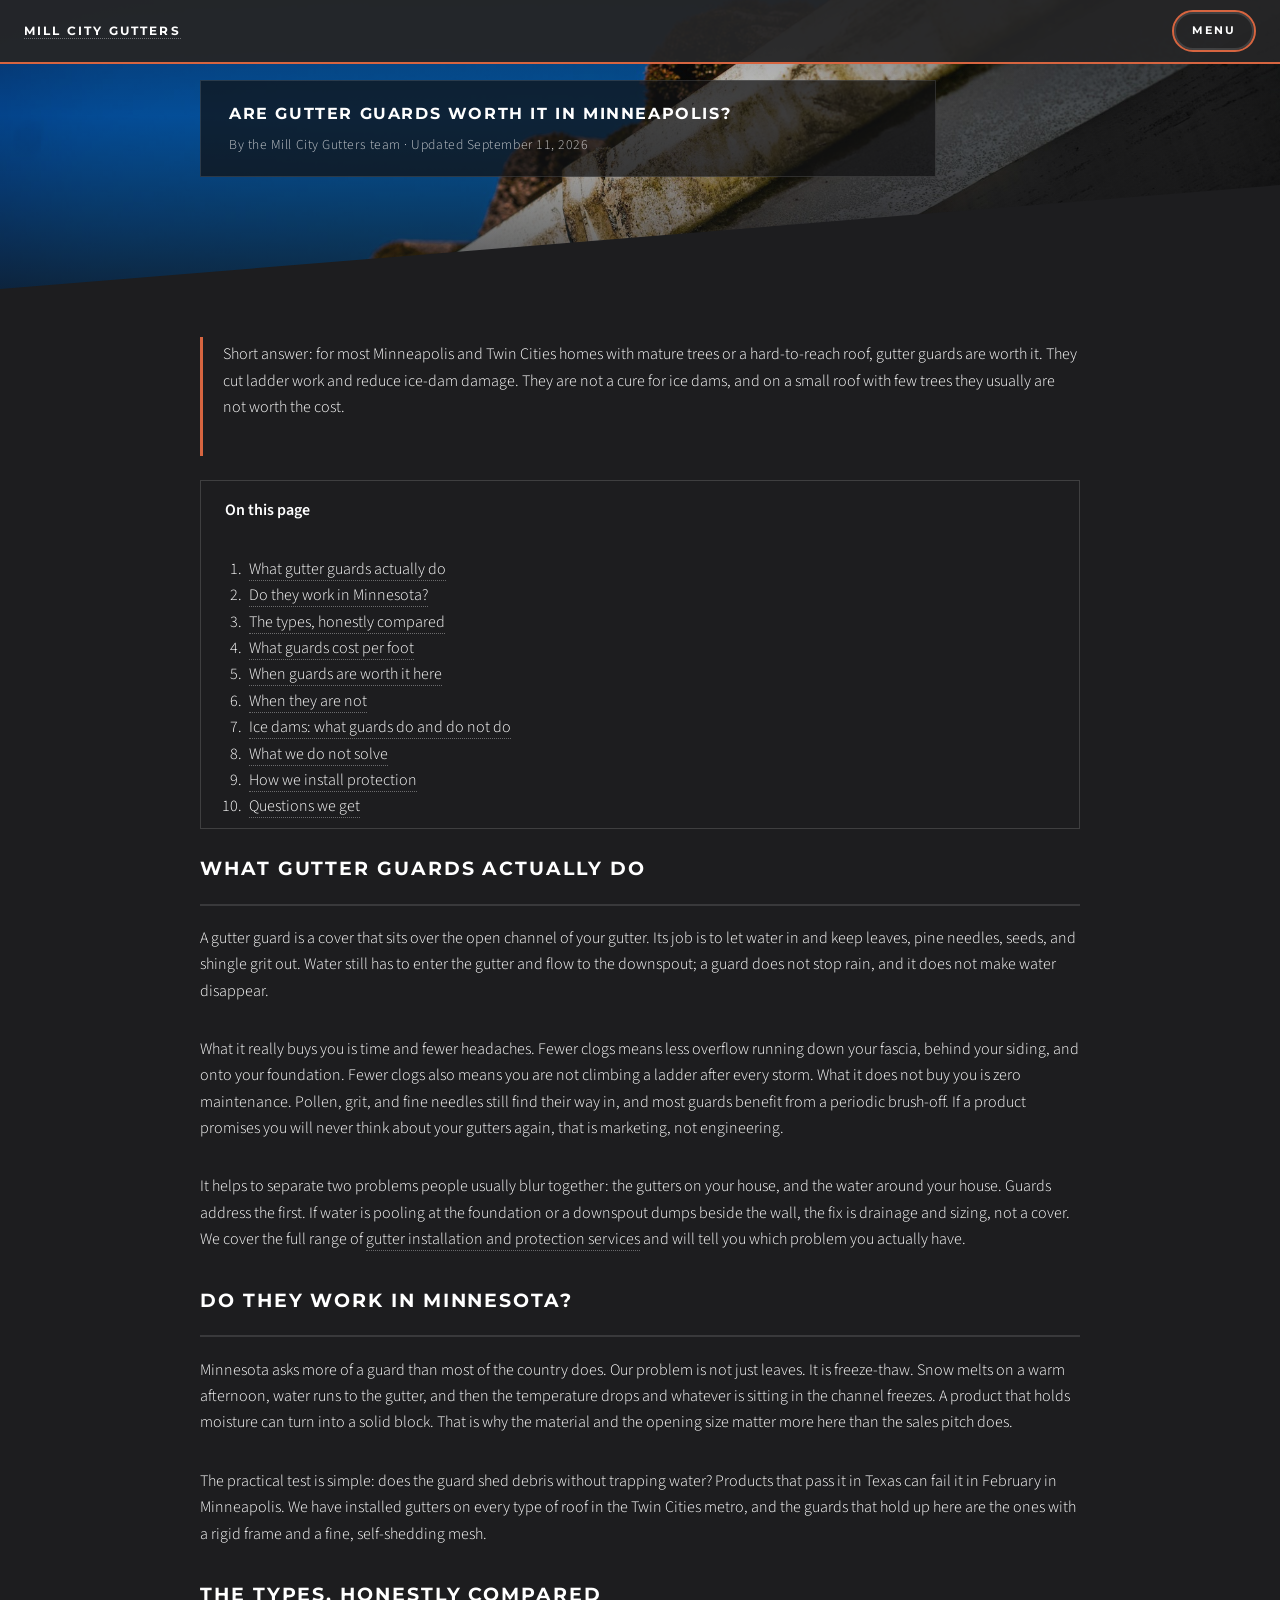
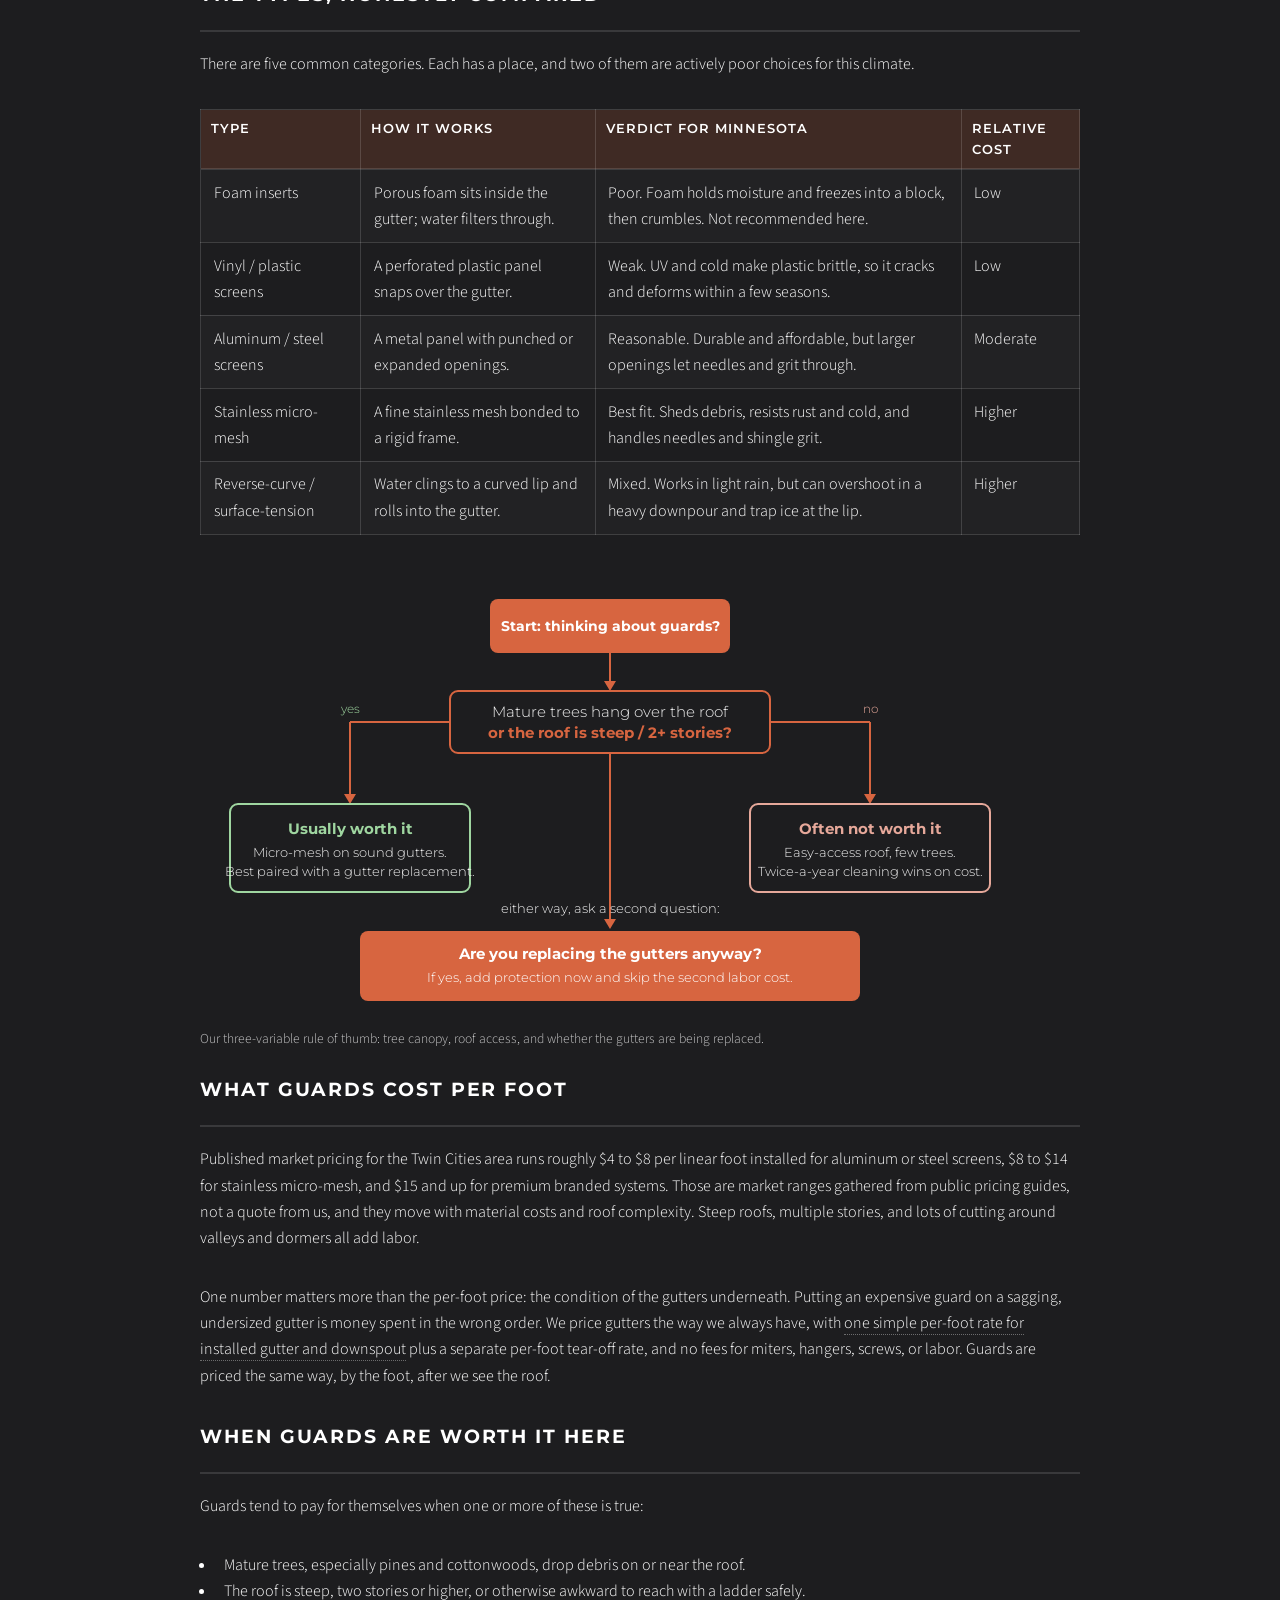
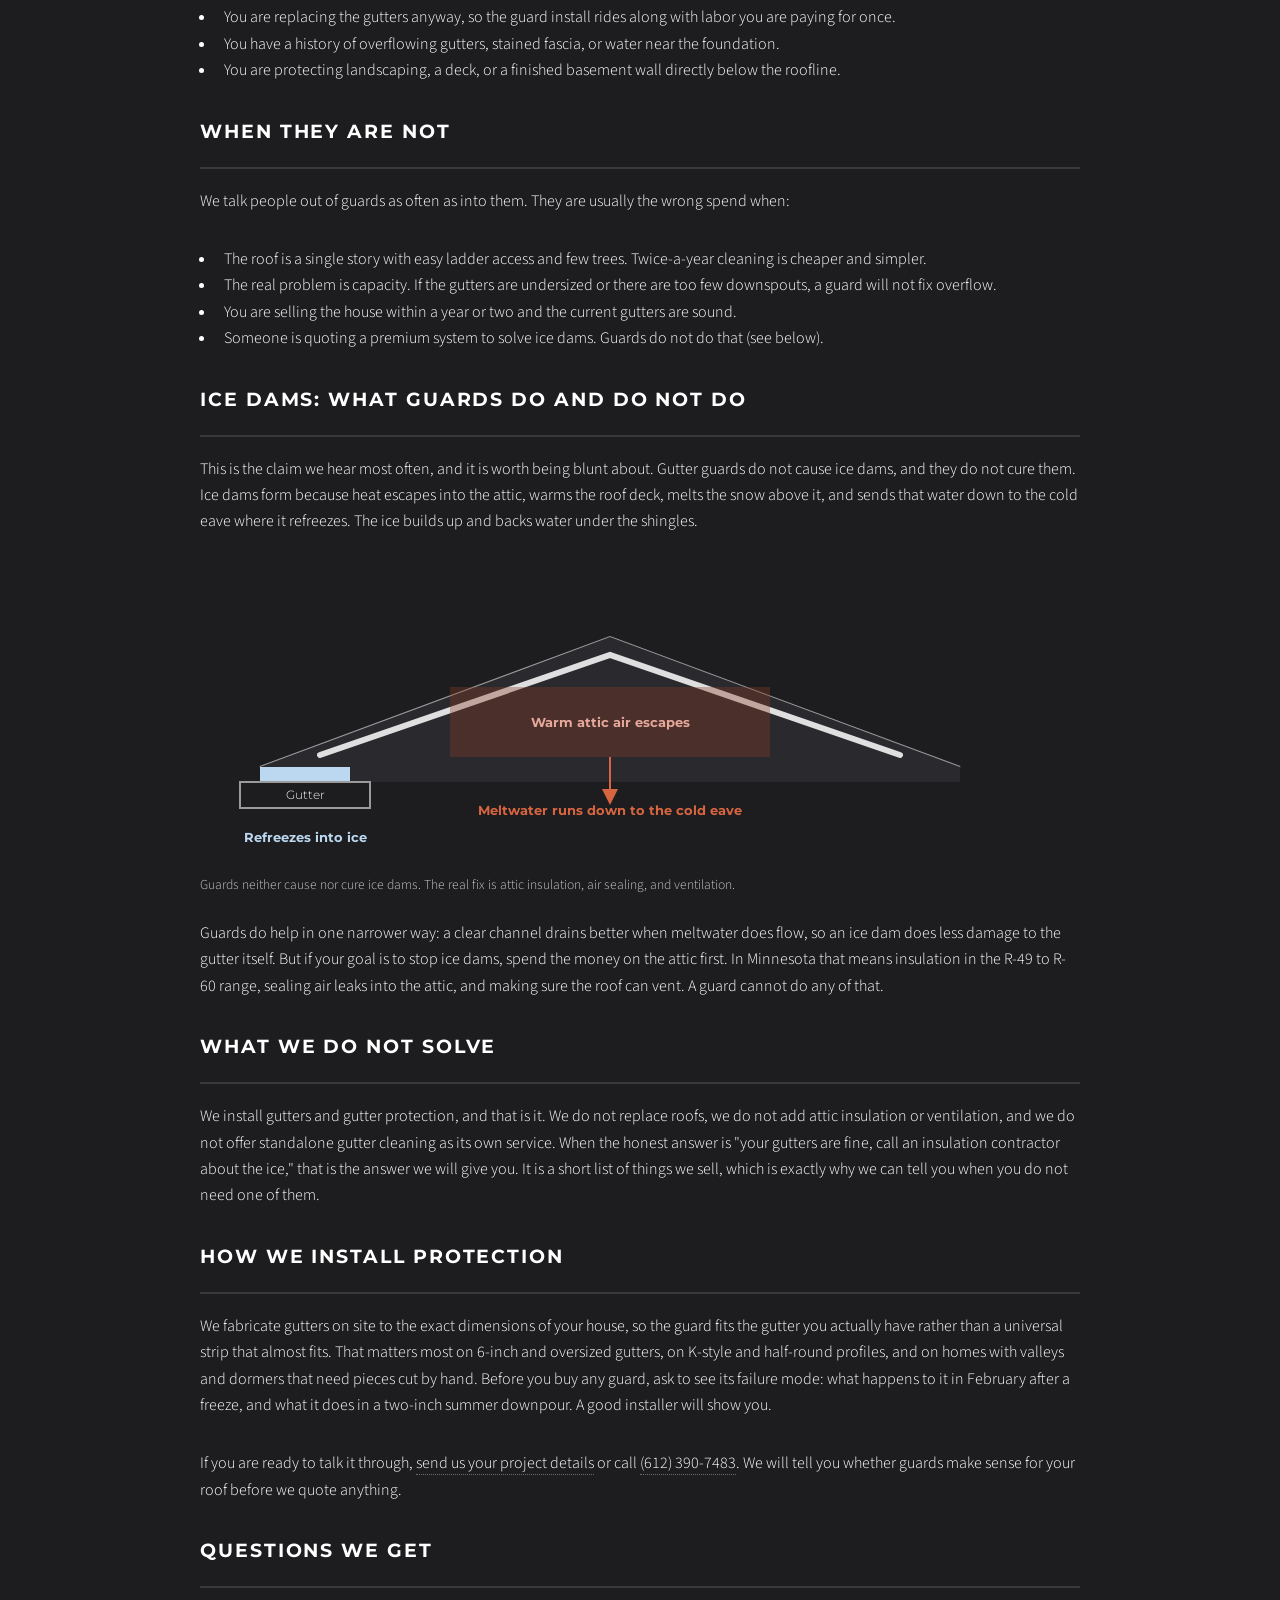
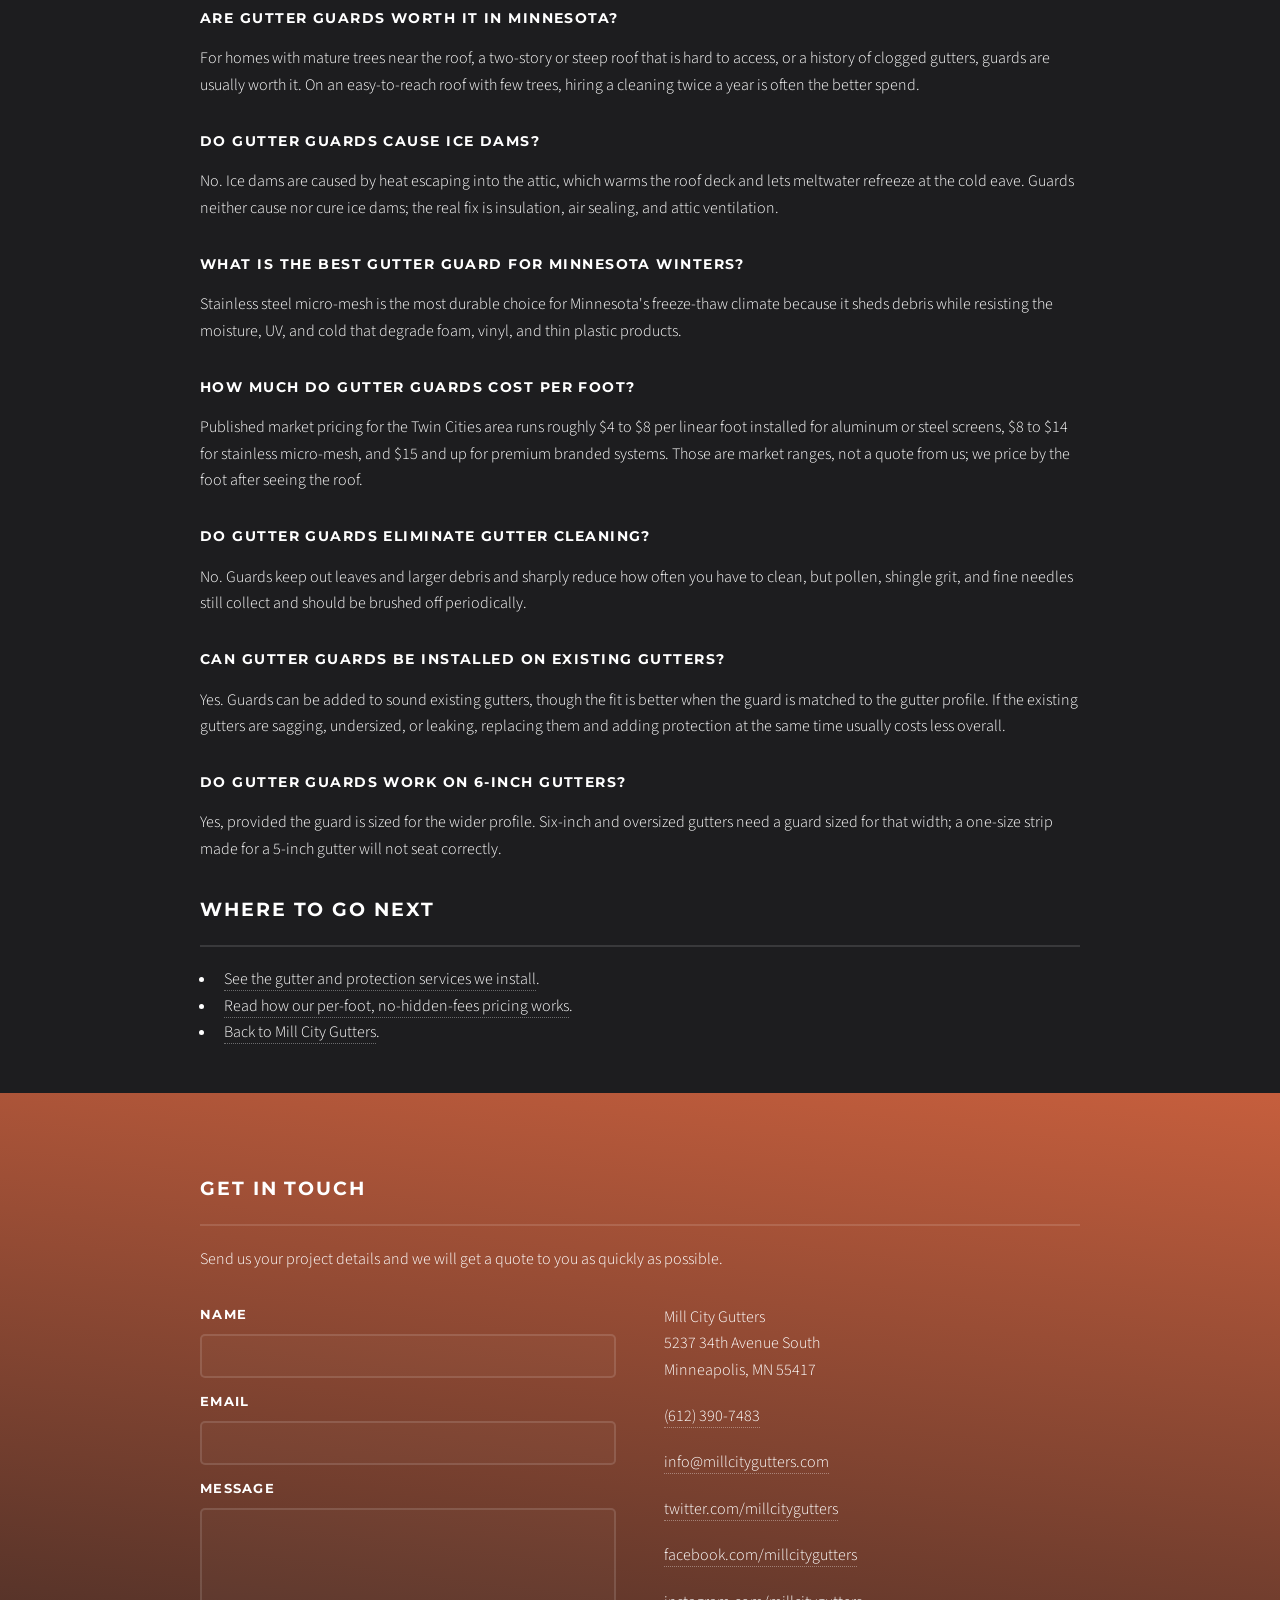
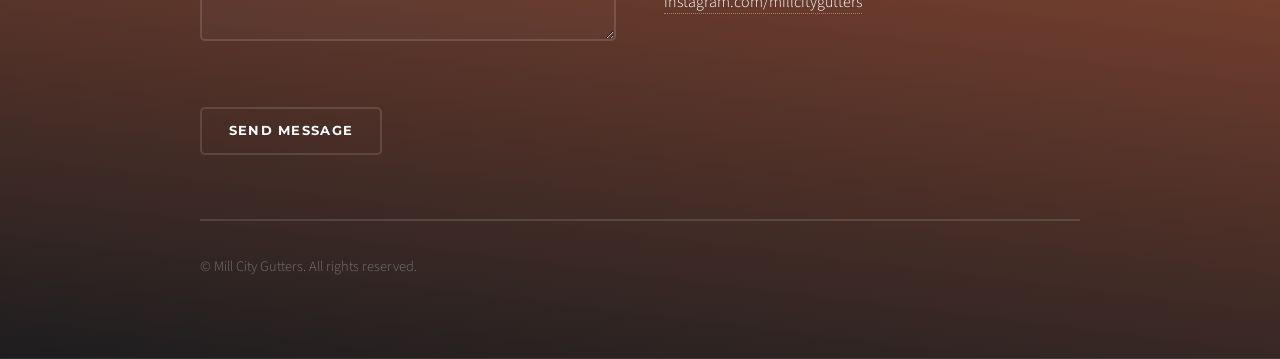
==== commit 1102ef0c: "seo: add photo hero with angled cut to gutter guards guide" ====
--- a/gutter-guards.html
+++ b/gutter-guards.html
@@ -22,7 +22,7 @@
       content="Which gutter guards survive Minnesota winters, what they cost per foot, and when they're worth it."
     />
     <meta property="og:url" content="https://millcitygutters.com/gutter-guards" />
-    <meta property="og:image" content="https://millcitygutters.com/img/logo@2x.png" />
+    <meta property="og:image" content="https://millcitygutters.com/img/hero-gutter-guards.jpg" />
 
     <meta name="twitter:card" content="summary_large_image" />
     <meta name="twitter:title" content="Are Gutter Guards Worth It in Minneapolis?" />
@@ -30,7 +30,7 @@
       name="twitter:description"
       content="Which gutter guards survive Minnesota winters, what they cost per foot, and when they're worth it."
     />
-    <meta name="twitter:image" content="https://millcitygutters.com/img/logo@2x.png" />
+    <meta name="twitter:image" content="https://millcitygutters.com/img/hero-gutter-guards.jpg" />
 
     <link rel="stylesheet" href="/css/main.css" />
     <link rel="stylesheet" href="/css/overrides.css" />
@@ -42,6 +42,51 @@
         font-weight: 700;
         letter-spacing: 0.18em;
         text-transform: uppercase;
+      }
+      #article-hero {
+        background-image:
+          linear-gradient(180deg, rgba(17, 17, 19, 0.45) 0%, rgba(17, 17, 19, 0.22) 40%, rgba(17, 17, 19, 0.75) 100%),
+          url("/img/hero-gutter-guards.jpg");
+        background-size: cover, cover;
+        background-position: center, center 35%;
+        background-repeat: no-repeat, no-repeat;
+        display: flex;
+        align-items: flex-start;
+        min-height: 16em;
+        padding: 5em 1.5em 7em;
+      }
+      #article-hero .inner {
+        margin: 0 auto;
+        width: 100%;
+        max-width: 55em;
+      }
+      .hero-panel {
+        background: rgba(17, 17, 19, 0.72);
+        border: 1px solid rgba(255, 255, 255, 0.12);
+        padding: 1.25em 1.75em;
+        max-width: 46em;
+      }
+      #article-hero h1 {
+        margin: 0 0 0.4em;
+      }
+      #article-hero .article-meta {
+        margin: 0;
+      }
+      #main.wrapper {
+        margin: 0;
+      }
+      #main.wrapper:after {
+        display: none;
+      }
+      @media screen and (max-width: 736px) {
+        #article-hero {
+          min-height: 15em;
+          padding: 5em 1.25em 7em;
+          background-position: center, center 30%;
+        }
+        .hero-panel {
+          padding: 1.25em;
+        }
       }
       .article-meta {
         font-size: 0.85em;
@@ -111,7 +156,7 @@
             "datePublished": "2026-09-11",
             "dateModified": "2026-09-11",
             "mainEntityOfPage": "https://millcitygutters.com/gutter-guards",
-            "image": "https://millcitygutters.com/img/logo@2x.png",
+            "image": "https://millcitygutters.com/img/hero-gutter-guards.jpg",
             "author": {
               "@type": "Organization",
               "name": "Mill City Gutters",
@@ -228,11 +273,17 @@
         </div>
       </nav>
 
+      <section id="article-hero">
+        <div class="inner">
+          <div class="hero-panel">
+            <h1>Are Gutter Guards Worth It in Minneapolis?</h1>
+            <p class="article-meta">By the Mill City Gutters team &middot; Updated September 11, 2026</p>
+          </div>
+        </div>
+      </section>
+
       <section id="main" class="wrapper">
         <div class="inner">
-          <h1>Are Gutter Guards Worth It in Minneapolis?</h1>
-          <p class="article-meta">By the Mill City Gutters team &middot; Updated September 11, 2026</p>
-
           <div class="answer-box">
             <p>
               Short answer: for most Minneapolis and Twin Cities homes with mature trees or a hard-to-reach roof,
